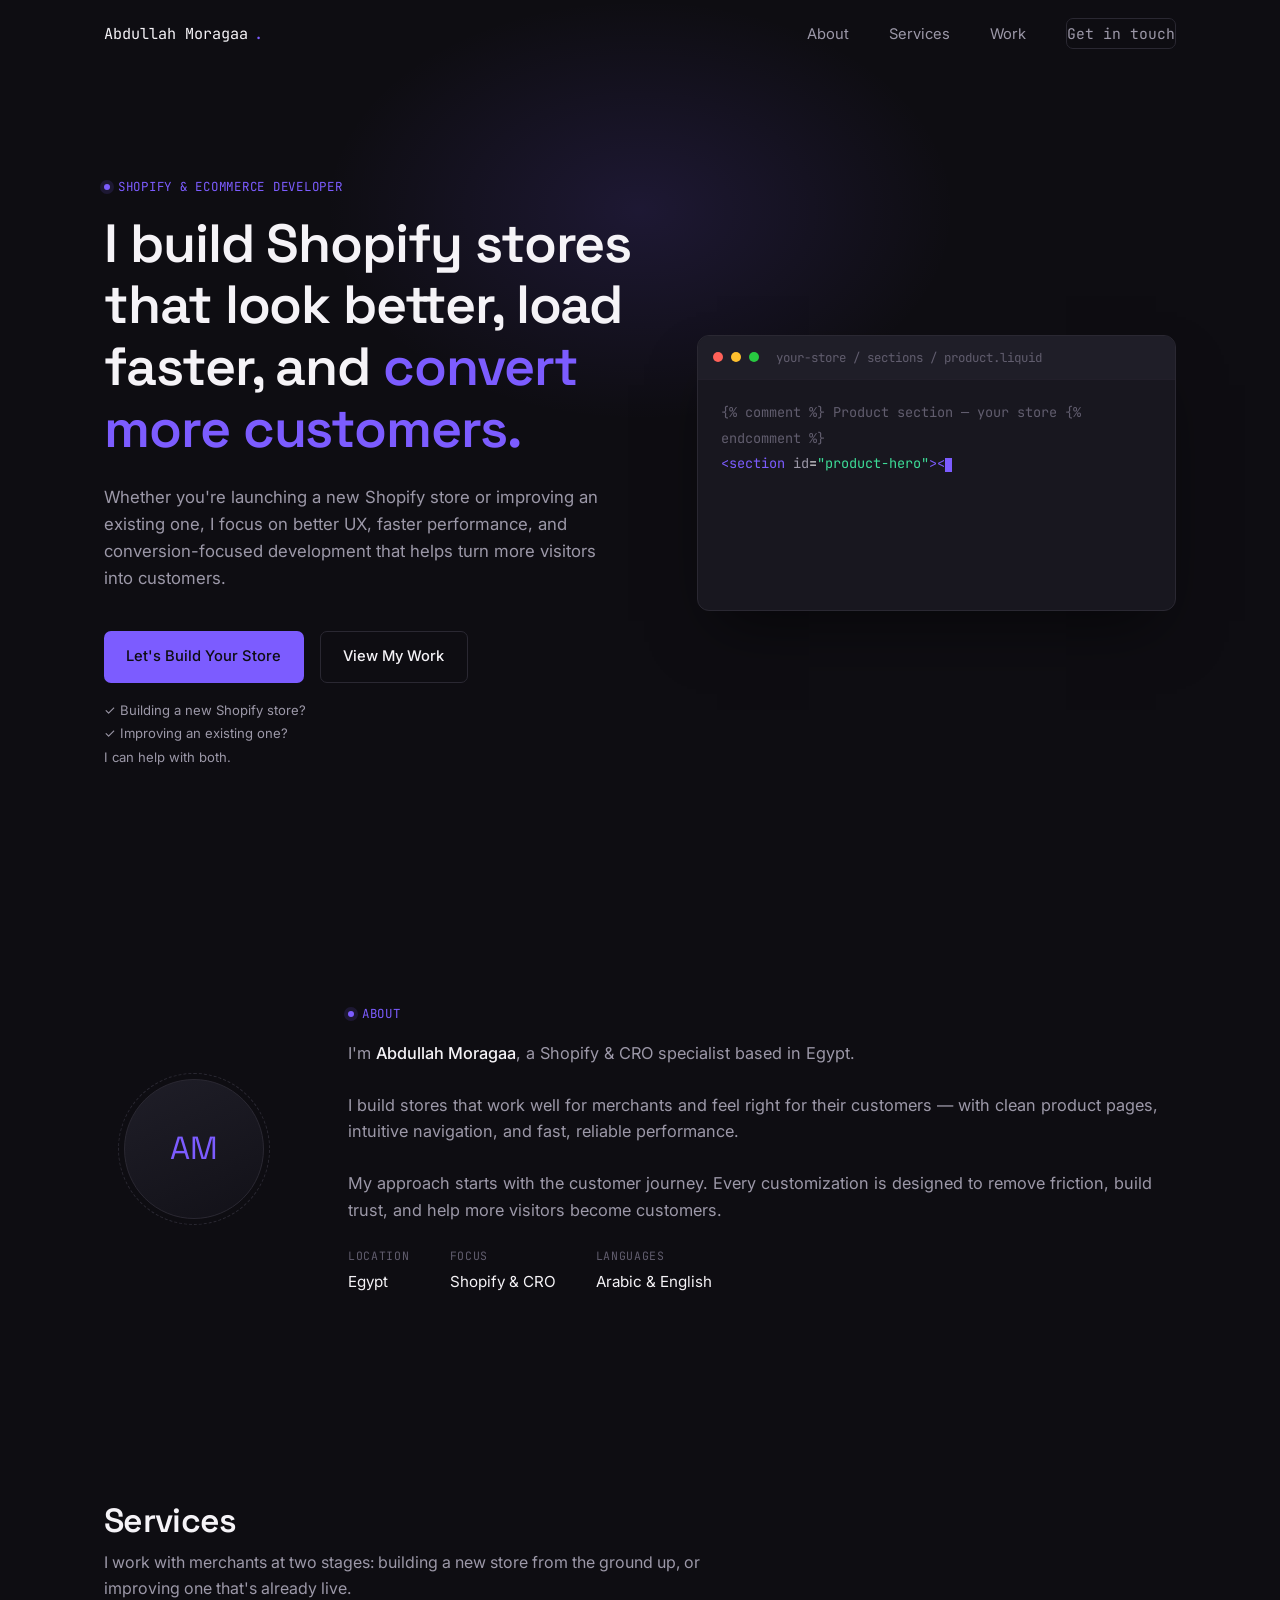
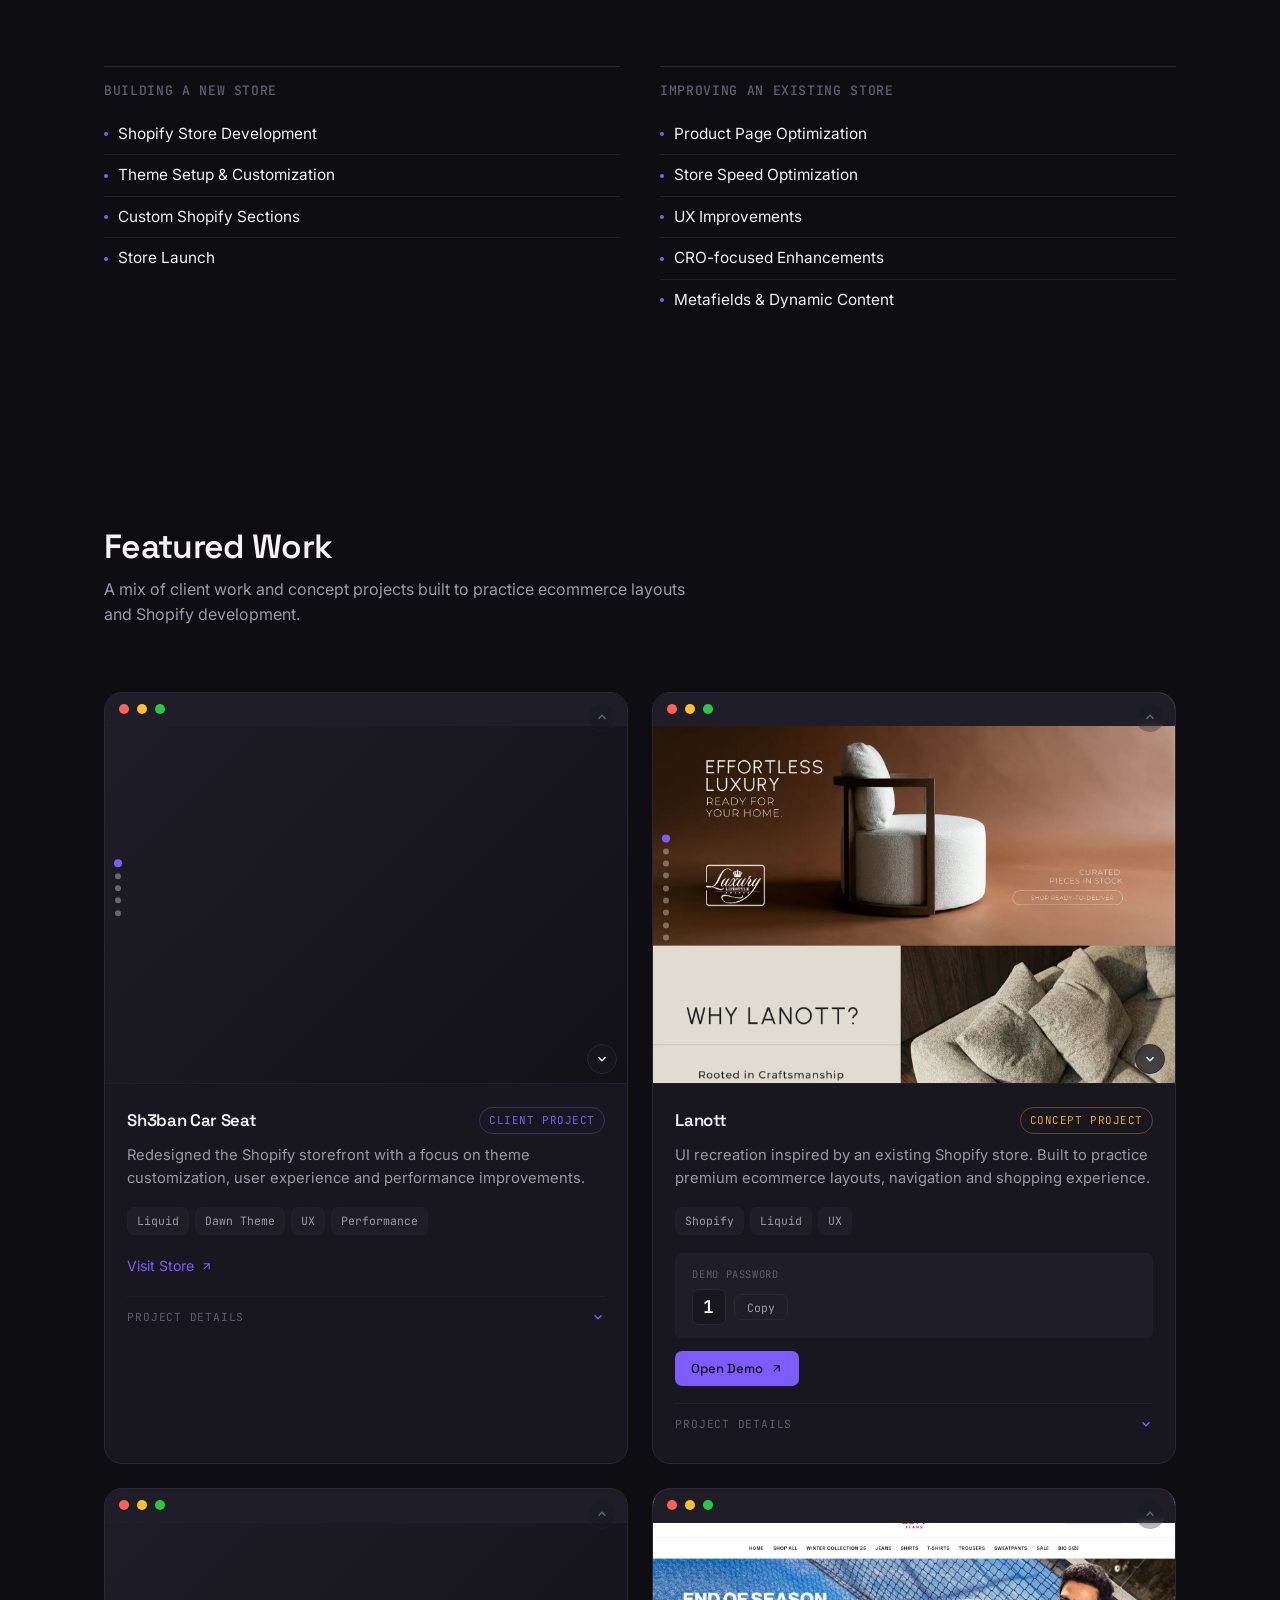
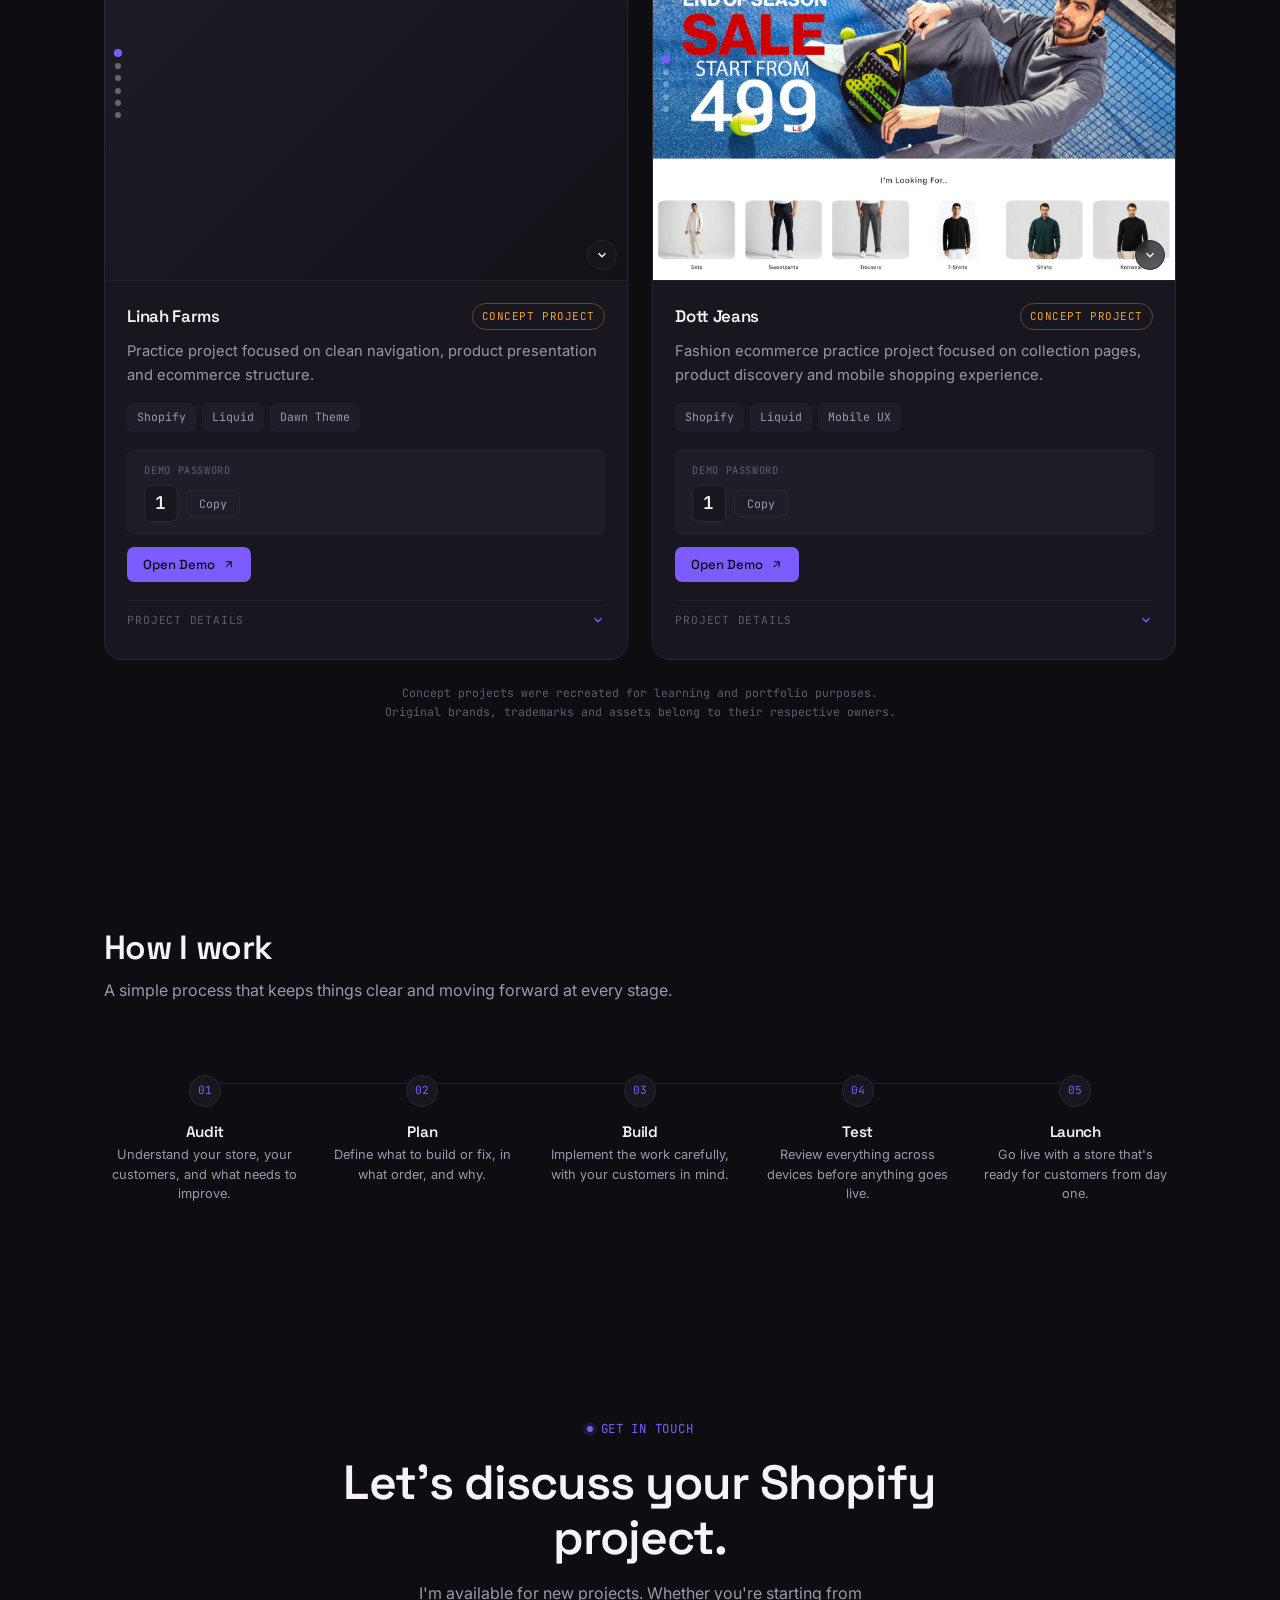
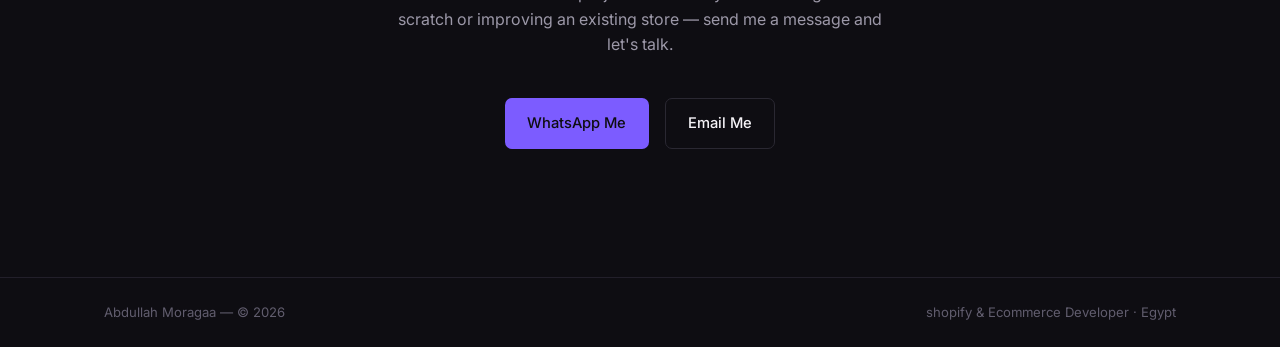
==== index.html @ 17e7f0a6 "Add files via upload" ====
<!doctype html>
<html lang="en">
  <head>
    <meta charset="UTF-8" />
    <meta name="viewport" content="width=device-width, initial-scale=1.0" />
    <title>Abdullah Moragaa — shopify &amp; Ecommerce Developer</title>
    <meta
      name="description"
      content="shopify &amp; Ecommerce Developer helping merchants build better stores — improved shopping experience, faster performance, and more conversions. Based in Egypt."
    />
    <meta
      property="og:title"
      content="Abdullah Moragaa — shopify &amp; Ecommerce Developer"
    />
    <meta
      property="og:description"
      content="I build Shopify stores that look better, load faster, and convert more customers."
    />
    <meta property="og:type" content="website" />
    <link rel="preconnect" href="https://fonts.googleapis.com" />
    <link rel="preconnect" href="https://fonts.gstatic.com" crossorigin />
    <link
      href="https://fonts.googleapis.com/css2?family=Space+Grotesk:wght@500;600;700&family=Inter:wght@400;500;600&family=JetBrains+Mono:wght@400;500&display=swap"
      rel="stylesheet"
    />
    <link rel="stylesheet" href="style.css" />
  </head>
  <body>
    <div
      class="toast"
      id="toast"
      role="status"
      aria-live="polite"
      aria-atomic="true"
    ></div>

    <div
      class="lightbox"
      id="lightbox"
      aria-hidden="true"
      role="dialog"
      aria-modal="true"
      aria-label="Project screenshot viewer"
    >
      <div class="lightbox__stage" id="lightboxStage"></div>
      <button
        class="lightbox__close"
        type="button"
        id="lightboxClose"
        aria-label="Close screenshot viewer"
      >
        &times;
      </button>
    </div>

    <nav class="nav" id="nav" aria-label="Main navigation">
      <div class="nav__inner">
        <a href="#home" class="nav__mark">Abdullah Moragaa<span>.</span></a>
        <ul class="nav__links" id="navLinks" role="list">
          <li><a href="#about">About</a></li>
          <li><a href="#services">Services</a></li>
          <li><a href="#work">Work</a></li>
          <li><a href="#contact" class="nav__cta">Get in touch</a></li>
        </ul>
        <button
          class="nav__burger"
          id="burger"
          aria-label="Open navigation menu"
          aria-expanded="false"
        >
          <span></span><span></span><span></span>
        </button>
      </div>
    </nav>

    <main id="main-content">
      <!-- ══════════════════════════════════════ HERO ══════════════════════════════════════ -->
      <section class="hero" id="home" aria-labelledby="hero-heading">
        <div class="wrap hero__grid">
          <div>
            <div class="eyebrow">shopify &amp; Ecommerce Developer</div>
            <h1 class="hero__title" id="hero-heading">
              I build Shopify stores that look better, load faster, and
              <em>convert more customers.</em>
            </h1>
            <p class="hero__sub">
              Whether you're launching a new Shopify store or improving an
              existing one, I focus on better UX, faster performance, and
              conversion-focused development that helps turn more visitors into
              customers.
            </p>
            <div class="hero__actions">
              <a href="#contact" class="btn btn--primary"
                >Let's Build Your Store</a
              >
              <a href="#work" class="btn btn--ghost">View My Work</a>
            </div>
            <p
              class="hero__confirm"
              aria-label="I work with both new and existing stores"
            >
              <span>✓ Building a new Shopify store?</span>
              <span>✓ Improving an existing one?</span>
              I can help with both.
            </p>
          </div>
          <div class="window" id="terminal" aria-hidden="true">
            <div class="window__bar">
              <span class="window__dot"></span><span class="window__dot"></span
              ><span class="window__dot"></span>
              <span class="window__path"
                >your-store / sections / product.liquid</span
              >
            </div>
            <div class="window__body" id="terminalBody"></div>
          </div>
        </div>
      </section>

      <!-- ══════════════════════════════════════ ABOUT ══════════════════════════════════════ -->
      <section class="section about" id="about" aria-labelledby="about-heading">
        <div class="wrap about__grid">
          <div class="reveal">
            <div class="avatar-ring">
              <div class="avatar" aria-hidden="true">AM</div>
            </div>
          </div>
          <div class="reveal">
            <div class="eyebrow">About</div>
            <h2 id="about-heading" class="sr-only">About Abdullah Moragaa</h2>
            <p class="about__bio">
              I'm <strong>Abdullah Moragaa</strong>, a Shopify &amp; CRO
              specialist based in Egypt.<br /><br />I build stores that work
              well for merchants and feel right for their customers — with clean
              product pages, intuitive navigation, and fast, reliable
              performance.<br /><br />My approach starts with the customer
              journey. Every customization is designed to remove friction, build
              trust, and help more visitors become customers.
            </p>
            <dl class="facts">
              <div class="fact">
                <dt>Location</dt>
                <dd>Egypt</dd>
              </div>
              <div class="fact">
                <dt>Focus</dt>
                <dd>Shopify &amp; CRO</dd>
              </div>
              <div class="fact">
                <dt>Languages</dt>
                <dd>Arabic &amp; English</dd>
              </div>
            </dl>
          </div>
        </div>
      </section>

      <!-- ══════════════════════════════════════ SERVICES ══════════════════════════════════════ -->
      <section class="section" id="services" aria-labelledby="services-heading">
        <div class="wrap">
          <div class="head reveal">
            <h2 id="services-heading">Services</h2>
            <p>
              I work with merchants at two stages: building a new store from the
              ground up, or improving one that's already live.
            </p>
          </div>
          <div class="services__two">
            <div class="service-group reveal">
              <h3 class="service-group__label">Building a New Store</h3>
              <ul class="service-group__list">
                <li>Shopify Store Development</li>
                <li>Theme Setup &amp; Customization</li>
                <li>Custom Shopify Sections</li>
                <li>Store Launch</li>
              </ul>
            </div>
            <div class="service-group reveal">
              <h3 class="service-group__label">Improving an Existing Store</h3>
              <ul class="service-group__list">
                <li>Product Page Optimization</li>
                <li>Store Speed Optimization</li>
                <li>UX Improvements</li>
                <li>CRO-focused Enhancements</li>
                <li>Metafields &amp; Dynamic Content</li>
              </ul>
            </div>
          </div>
        </div>
      </section>

      <!-- ══════════════════════════════════════ FEATURED WORK ══════════════════════════════════════ -->
      <section class="section work" id="work" aria-labelledby="work-heading">
        <div class="wrap">
          <div class="head reveal">
            <h2 id="work-heading">Featured Work</h2>
            <p>
              A mix of client work and concept projects built to practice
              ecommerce layouts and Shopify development.
            </p>
          </div>
          <div class="work__grid">
            <!-- ── Sh3ban Car Seat ── -->
            <article
              class="card reveal"
              aria-label="Sh3ban Car Seat — Client Project"
            >
              <div class="card__frame">
                <div class="window__bar" aria-hidden="true">
                  <span class="window__dot"></span
                  ><span class="window__dot"></span
                  ><span class="window__dot"></span>
                </div>
                <div
                  class="gallery"
                  data-gallery
                  data-images="images/sh3ban/sh3ban1.webp,images/sh3ban/sh3ban2.webp,images/sh3ban/sh3ban3.webp,images/sh3ban/sh3ban4.webp,images/sh3ban/sh3ban5.webp"
                  data-alt="Sh3ban Car Seat storefront"
                  tabindex="0"
                  role="group"
                  aria-label="Sh3ban Car Seat screenshots — scroll, swipe or use arrow keys to browse, click to view fullscreen"
                ></div>
              </div>
              <div class="card__body">
                <div class="card__top">
                  <h3 class="card__title">Sh3ban Car Seat</h3>
                  <span class="status status--client">Client Project</span>
                </div>
                <p class="card__desc">
                  Redesigned the Shopify storefront with a focus on theme
                  customization, user experience and performance improvements.
                </p>
                <div class="tags">
                  <span class="tag">Liquid</span>
                  <span class="tag">Dawn Theme</span>
                  <span class="tag">UX</span>
                  <span class="tag">Performance</span>
                </div>
                <a
                  href="https://sh3ban-carseat.com"
                  target="_blank"
                  rel="noopener"
                  class="card__link"
                >
                  Visit Store
                  <svg
                    width="13"
                    height="13"
                    viewBox="0 0 24 24"
                    fill="none"
                    stroke="currentColor"
                    stroke-width="2"
                    aria-hidden="true"
                  >
                    <path d="M7 17 17 7M7 7h10v10" />
                  </svg>
                </a>
                <!-- Project Details -->
                <div class="project-details">
                  <button
                    class="pd-toggle"
                    type="button"
                    aria-expanded="false"
                    aria-controls="pd-sh3ban"
                  >
                    Project Details
                    <svg
                      class="pd-chevron"
                      width="14"
                      height="14"
                      viewBox="0 0 24 24"
                      fill="none"
                      stroke="currentColor"
                      stroke-width="2.5"
                      aria-hidden="true"
                    >
                      <path d="M6 9l6 6 6-6" />
                    </svg>
                  </button>
                  <div class="pd-content" id="pd-sh3ban" aria-hidden="true">
                    <div class="pd-body">
                      <div class="pd-row">
                        <h4>Project Goal</h4>
                        <p>
                          Improve the storefront UX and trust signals to help
                          more visitors complete a purchase.
                        </p>
                      </div>
                      <div class="pd-row">
                        <h4>My Role</h4>
                        <p>
                          Theme customization and UX improvements on a live
                          client store.
                        </p>
                      </div>
                      <div class="pd-row">
                        <h4>What I Worked On</h4>
                        <ul>
                          <li>
                            Customized the Dawn theme layout and visual
                            hierarchy
                          </li>
                          <li>
                            Built a sticky Add-to-Cart bar for better mobile
                            conversion
                          </li>
                          <li>
                            Added trust signals and restructured the product
                            page
                          </li>
                          <li>Rebuilt mobile layout and navigation flow</li>
                          <li>
                            Integrated a WhatsApp contact path for local
                            customers
                          </li>
                        </ul>
                      </div>
                      <div class="pd-row">
                        <h4>Tools &amp; Technologies</h4>
                        <div class="pd-tags">
                          <span class="tag">Shopify</span>
                          <span class="tag">Liquid</span>
                          <span class="tag">Dawn Theme</span>
                          <span class="tag">HTML / CSS</span>
                          <span class="tag">JavaScript</span>
                        </div>
                      </div>
                    </div>
                  </div>
                </div>
              </div>
            </article>

            <!-- ── Lanott ── -->
            <article class="card reveal" aria-label="Lanott — Concept Project">
              <div class="card__frame">
                <div class="window__bar" aria-hidden="true">
                  <span class="window__dot"></span
                  ><span class="window__dot"></span
                  ><span class="window__dot"></span>
                </div>
                <div
                  class="gallery"
                  data-gallery
                  data-images="images/lanott/lanott1.webp,images/lanott/lanott2.webp,images/lanott/lanott3.webp,images/lanott/lanott4.webp,images/lanott/lanott5.webp,images/lanott/lanott6.webp,images/lanott/lanott7.webp,images/lanott/lanott8.webp,images/lanott/lanott9.webp"
                  data-alt="Lanott concept store preview"
                  tabindex="0"
                  role="group"
                  aria-label="Lanott screenshots — scroll, swipe or use arrow keys to browse, click to view fullscreen"
                ></div>
              </div>
              <div class="card__body">
                <div class="card__top">
                  <h3 class="card__title">Lanott</h3>
                  <span class="status status--concept">Concept Project</span>
                </div>
                <p class="card__desc">
                  UI recreation inspired by an existing Shopify store. Built to
                  practice premium ecommerce layouts, navigation and shopping
                  experience.
                </p>
                <div class="tags">
                  <span class="tag">Shopify</span>
                  <span class="tag">Liquid</span>
                  <span class="tag">UX</span>
                </div>
                <div
                  class="demo-access"
                  role="group"
                  aria-label="Demo access for Lanott"
                >
                  <p class="demo-access__label">Demo Password</p>
                  <div class="demo-access__row">
                    <code
                      class="demo-pass"
                      role="button"
                      tabindex="0"
                      title="Click to copy"
                      aria-label="Demo password: 1 — click to copy"
                      >1</code
                    >
                    <button
                      class="btn--copy"
                      type="button"
                      data-password="1"
                      aria-label="Copy demo password"
                    >
                      Copy
                    </button>
                  </div>
                </div>
                <div class="demo-actions">
                  <button
                    class="btn--demo-open"
                    type="button"
                    data-url="https://lanott-re.myshopify.com/"
                    data-password="1"
                    aria-label="Copy password and open Lanott demo"
                  >
                    Open Demo
                    <svg
                      width="13"
                      height="13"
                      viewBox="0 0 24 24"
                      fill="none"
                      stroke="currentColor"
                      stroke-width="2"
                      aria-hidden="true"
                    >
                      <path d="M7 17 17 7M7 7h10v10" />
                    </svg>
                  </button>
                </div>
                <!-- Project Details -->
                <div class="project-details">
                  <button
                    class="pd-toggle"
                    type="button"
                    aria-expanded="false"
                    aria-controls="pd-lanott"
                  >
                    Project Details
                    <svg
                      class="pd-chevron"
                      width="14"
                      height="14"
                      viewBox="0 0 24 24"
                      fill="none"
                      stroke="currentColor"
                      stroke-width="2.5"
                      aria-hidden="true"
                    >
                      <path d="M6 9l6 6 6-6" />
                    </svg>
                  </button>
                  <div class="pd-content" id="pd-lanott" aria-hidden="true">
                    <div class="pd-body">
                      <div class="pd-row">
                        <h4>Project Goal</h4>
                        <p>
                          Recreate a premium ecommerce layout to practice
                          high-end Shopify store design and navigation patterns.
                        </p>
                      </div>
                      <div class="pd-row">
                        <h4>My Role</h4>
                        <p>
                          Full concept store build — design and development.
                        </p>
                      </div>
                      <div class="pd-row">
                        <h4>What I Worked On</h4>
                        <ul>
                          <li>Homepage layout and hero section design</li>
                          <li>Navigation structure and mobile menu</li>
                          <li>Product page hierarchy and visual layout</li>
                          <li>Collection page and product grid</li>
                          <li>Responsive design across all breakpoints</li>
                        </ul>
                      </div>
                      <div class="pd-row">
                        <h4>Tools &amp; Technologies</h4>
                        <div class="pd-tags">
                          <span class="tag">Shopify</span>
                          <span class="tag">Liquid</span>
                          <span class="tag">HTML / CSS</span>
                        </div>
                      </div>
                    </div>
                  </div>
                </div>
              </div>
            </article>

            <!-- ── Linah Farms ── -->
            <article
              class="card reveal"
              aria-label="Linah Farms — Concept Project"
            >
              <div class="card__frame">
                <div class="window__bar" aria-hidden="true">
                  <span class="window__dot"></span
                  ><span class="window__dot"></span
                  ><span class="window__dot"></span>
                </div>
                <div
                  class="gallery"
                  data-gallery
                  data-images="images/linah-farms/linahfarms1.webp,images/linah-farms/linahfarms2.webp,images/linah-farms/linahfarms3.webp,images/linah-farms/linahfarms4.webp,images/linah-farms/linahfarms5.webp,images/linah-farms/linahfarms6.webp"
                  data-alt="Linah Farms concept store preview"
                  tabindex="0"
                  role="group"
                  aria-label="Linah Farms screenshots — scroll, swipe or use arrow keys to browse, click to view fullscreen"
                ></div>
              </div>
              <div class="card__body">
                <div class="card__top">
                  <h3 class="card__title">Linah Farms</h3>
                  <span class="status status--concept">Concept Project</span>
                </div>
                <p class="card__desc">
                  Practice project focused on clean navigation, product
                  presentation and ecommerce structure.
                </p>
                <div class="tags">
                  <span class="tag">Shopify</span>
                  <span class="tag">Liquid</span>
                  <span class="tag">Dawn Theme</span>
                </div>
                <div
                  class="demo-access"
                  role="group"
                  aria-label="Demo access for Linah Farms"
                >
                  <p class="demo-access__label">Demo Password</p>
                  <div class="demo-access__row">
                    <code
                      class="demo-pass"
                      role="button"
                      tabindex="0"
                      title="Click to copy"
                      aria-label="Demo password: 1 — click to copy"
                      >1</code
                    >
                    <button
                      class="btn--copy"
                      type="button"
                      data-password="1"
                      aria-label="Copy demo password"
                    >
                      Copy
                    </button>
                  </div>
                </div>
                <div class="demo-actions">
                  <button
                    class="btn--demo-open"
                    type="button"
                    data-url="https://linahfarmsre.myshopify.com/"
                    data-password="1"
                    aria-label="Copy password and open Linah Farms demo"
                  >
                    Open Demo
                    <svg
                      width="13"
                      height="13"
                      viewBox="0 0 24 24"
                      fill="none"
                      stroke="currentColor"
                      stroke-width="2"
                      aria-hidden="true"
                    >
                      <path d="M7 17 17 7M7 7h10v10" />
                    </svg>
                  </button>
                </div>
                <!-- Project Details -->
                <div class="project-details">
                  <button
                    class="pd-toggle"
                    type="button"
                    aria-expanded="false"
                    aria-controls="pd-linah"
                  >
                    Project Details
                    <svg
                      class="pd-chevron"
                      width="14"
                      height="14"
                      viewBox="0 0 24 24"
                      fill="none"
                      stroke="currentColor"
                      stroke-width="2.5"
                      aria-hidden="true"
                    >
                      <path d="M6 9l6 6 6-6" />
                    </svg>
                  </button>
                  <div class="pd-content" id="pd-linah" aria-hidden="true">
                    <div class="pd-body">
                      <div class="pd-row">
                        <h4>Project Goal</h4>
                        <p>
                          Practice building a clean ecommerce structure and
                          product presentation for a fresh produce brand.
                        </p>
                      </div>
                      <div class="pd-row">
                        <h4>My Role</h4>
                        <p>
                          Full concept store build — design and development.
                        </p>
                      </div>
                      <div class="pd-row">
                        <h4>What I Worked On</h4>
                        <ul>
                          <li>Store setup and theme configuration</li>
                          <li>Product page design and information layout</li>
                          <li>Collection organization and navigation</li>
                          <li>Clean, minimal layout suited to the brand</li>
                          <li>Mobile-first design throughout</li>
                        </ul>
                      </div>
                      <div class="pd-row">
                        <h4>Tools &amp; Technologies</h4>
                        <div class="pd-tags">
                          <span class="tag">Shopify</span>
                          <span class="tag">Liquid</span>
                          <span class="tag">Dawn Theme</span>
                          <span class="tag">HTML / CSS</span>
                        </div>
                      </div>
                    </div>
                  </div>
                </div>
              </div>
            </article>

            <!-- ── Dott Jeans ── -->
            <article
              class="card reveal"
              aria-label="Dott Jeans — Concept Project"
            >
              <div class="card__frame">
                <div class="window__bar" aria-hidden="true">
                  <span class="window__dot"></span
                  ><span class="window__dot"></span
                  ><span class="window__dot"></span>
                </div>
                <div
                  class="gallery"
                  data-gallery
                  data-images="images/dott-jeans/dott-jeans1.webp,images/dott-jeans/dott-jeans2.webp,images/dott-jeans/dott-jeans3.webp,images/dott-jeans/dott-jeans4.webp,images/dott-jeans/dott-jeans5.webp"
                  data-alt="Dott Jeans concept store preview"
                  tabindex="0"
                  role="group"
                  aria-label="Dott Jeans screenshots — scroll, swipe or use arrow keys to browse, click to view fullscreen"
                ></div>
              </div>
              <div class="card__body">
                <div class="card__top">
                  <h3 class="card__title">Dott Jeans</h3>
                  <span class="status status--concept">Concept Project</span>
                </div>
                <p class="card__desc">
                  Fashion ecommerce practice project focused on collection
                  pages, product discovery and mobile shopping experience.
                </p>
                <div class="tags">
                  <span class="tag">Shopify</span>
                  <span class="tag">Liquid</span>
                  <span class="tag">Mobile UX</span>
                </div>
                <div
                  class="demo-access"
                  role="group"
                  aria-label="Demo access for Dott Jeans"
                >
                  <p class="demo-access__label">Demo Password</p>
                  <div class="demo-access__row">
                    <code
                      class="demo-pass"
                      role="button"
                      tabindex="0"
                      title="Click to copy"
                      aria-label="Demo password: 1 — click to copy"
                      >1</code
                    >
                    <button
                      class="btn--copy"
                      type="button"
                      data-password="1"
                      aria-label="Copy demo password"
                    >
                      Copy
                    </button>
                  </div>
                </div>
                <div class="demo-actions">
                  <button
                    class="btn--demo-open"
                    type="button"
                    data-url="https://dott-jeans-re.myshopify.com/"
                    data-password="1"
                    aria-label="Copy password and open Dott Jeans demo"
                  >
                    Open Demo
                    <svg
                      width="13"
                      height="13"
                      viewBox="0 0 24 24"
                      fill="none"
                      stroke="currentColor"
                      stroke-width="2"
                      aria-hidden="true"
                    >
                      <path d="M7 17 17 7M7 7h10v10" />
                    </svg>
                  </button>
                </div>
                <!-- Project Details -->
                <div class="project-details">
                  <button
                    class="pd-toggle"
                    type="button"
                    aria-expanded="false"
                    aria-controls="pd-dott"
                  >
                    Project Details
                    <svg
                      class="pd-chevron"
                      width="14"
                      height="14"
                      viewBox="0 0 24 24"
                      fill="none"
                      stroke="currentColor"
                      stroke-width="2.5"
                      aria-hidden="true"
                    >
                      <path d="M6 9l6 6 6-6" />
                    </svg>
                  </button>
                  <div class="pd-content" id="pd-dott" aria-hidden="true">
                    <div class="pd-body">
                      <div class="pd-row">
                        <h4>Project Goal</h4>
                        <p>
                          Practice fashion ecommerce UI focused on product
                          discovery and mobile shopping.
                        </p>
                      </div>
                      <div class="pd-row">
                        <h4>My Role</h4>
                        <p>
                          Full concept store build — design and development.
                        </p>
                      </div>
                      <div class="pd-row">
                        <h4>What I Worked On</h4>
                        <ul>
                          <li>
                            Collection page design and product grid layout
                          </li>
                          <li>Product page with size and variant display</li>
                          <li>Mobile navigation and shopping experience</li>
                          <li>
                            Visual hierarchy for a fashion brand aesthetic
                          </li>
                          <li>Category browsing and product discovery flow</li>
                        </ul>
                      </div>
                      <div class="pd-row">
                        <h4>Tools &amp; Technologies</h4>
                        <div class="pd-tags">
                          <span class="tag">Shopify</span>
                          <span class="tag">Liquid</span>
                          <span class="tag">HTML / CSS</span>
                        </div>
                      </div>
                    </div>
                  </div>
                </div>
              </div>
            </article>
          </div>

          <p class="work-disclaimer">
            Concept projects were recreated for learning and portfolio
            purposes.<br />
            Original brands, trademarks and assets belong to their respective
            owners.
          </p>
        </div>
      </section>

      <!-- ══════════════════════════════════════ PROCESS ══════════════════════════════════════ -->
      <section class="section" id="process" aria-labelledby="process-heading">
        <div class="wrap">
          <div class="head reveal">
            <h2 id="process-heading">How I work</h2>
            <p>
              A simple process that keeps things clear and moving forward at
              every stage.
            </p>
          </div>
          <div class="process__row reveal">
            <div class="process__step">
              <div class="process__num" aria-hidden="true">01</div>
              <h3 class="process__label">Audit</h3>
              <p class="process__desc">
                Understand your store, your customers, and what needs to
                improve.
              </p>
            </div>
            <div class="process__step">
              <div class="process__num" aria-hidden="true">02</div>
              <h3 class="process__label">Plan</h3>
              <p class="process__desc">
                Define what to build or fix, in what order, and why.
              </p>
            </div>
            <div class="process__step">
              <div class="process__num" aria-hidden="true">03</div>
              <h3 class="process__label">Build</h3>
              <p class="process__desc">
                Implement the work carefully, with your customers in mind.
              </p>
            </div>
            <div class="process__step">
              <div class="process__num" aria-hidden="true">04</div>
              <h3 class="process__label">Test</h3>
              <p class="process__desc">
                Review everything across devices before anything goes live.
              </p>
            </div>
            <div class="process__step">
              <div class="process__num" aria-hidden="true">05</div>
              <h3 class="process__label">Launch</h3>
              <p class="process__desc">
                Go live with a store that's ready for customers from day one.
              </p>
            </div>
          </div>
        </div>
      </section>

      <!-- ══════════════════════════════════════ CONTACT ══════════════════════════════════════ -->
      <section
        class="section contact"
        id="contact"
        aria-labelledby="contact-heading"
      >
        <div class="wrap">
          <div class="eyebrow" style="justify-content: center">
            Get in touch
          </div>
          <h2 class="reveal" id="contact-heading">
            Let's discuss your Shopify project.
          </h2>
          <p class="reveal">
            I'm available for new projects. Whether you're starting from scratch
            or improving an existing store — send me a message and let's talk.
          </p>
          <div class="contact__actions reveal">
            <a
              href="https://wa.me/201011080298"
              target="_blank"
              rel="noopener"
              class="btn btn--primary"
              >WhatsApp Me</a
            >
            <a href="mailto:abdalla04m@gmail.com" class="btn btn--ghost"
              >Email Me</a
            >
          </div>
        </div>
      </section>
    </main>

    <footer class="footer" role="contentinfo">
      <div class="footer__inner">
        <p>Abdullah Moragaa — © 2026</p>
        <p>shopify &amp; Ecommerce Developer · Egypt</p>
      </div>
    </footer>

    <script src="script.js"></script>
  </body>
</html>
---- style.css ----
/* ============ TOKENS ============ */
:root {
  --bg: #0e0d12;
  --bg-soft: #121118;
  --surface: #18171f;
  --surface-2: #1f1e28;
  --border: #2a2832;
  --border-soft: #221f2a;
  --text: #f5f3f7;
  --text-muted: #9c98a8;
  --text-faint: #615d6e;
  --accent: #7c5cff;
  --accent-2: #5b3df6;
  --accent-soft: rgba(124, 92, 255, 0.14);
  --accent-soft-2: rgba(124, 92, 255, 0.06);
  --live: #3ddc97;

  --font-display: "Space Grotesk", sans-serif;
  --font-body: "Inter", sans-serif;
  --font-mono: "JetBrains Mono", monospace;

  --container: 1120px;
  --radius-lg: 18px;
  --radius-md: 12px;
  --radius-sm: 7px;

  --space-1: 0.5rem;
  --space-2: 1rem;
  --space-3: 1.5rem;
  --space-4: 2.5rem;
  --space-5: 4rem;
  --space-6: 6.5rem;
}

/* ============ RESET ============ */
*,
*::before,
*::after {
  box-sizing: border-box;
  margin: 0;
  padding: 0;
}
html {
  scroll-behavior: smooth;
  overflow-x: hidden; /* prevents iOS Safari BFC width bug when body has fixed+transform children */
}
body {
  background: var(--bg);
  color: var(--text);
  font-family: var(--font-body);
  font-size: 16px;
  line-height: 1.6;
  -webkit-font-smoothing: antialiased;
  /* overflow-x intentionally removed from body — set on html instead */
}
img {
  max-width: 100%;
  display: block;
}
a {
  color: inherit;
  text-decoration: none;
}
ul {
  list-style: none;
}
button {
  font-family: inherit;
  cursor: pointer;
  background: none;
  border: none;
  color: inherit;
}
h1,
h2,
h3 {
  font-family: var(--font-display);
  font-weight: 600;
  line-height: 1.15;
  letter-spacing: -0.02em;
}
:focus-visible {
  outline: 2px solid var(--accent);
  outline-offset: 3px;
  border-radius: 4px;
}

@media (prefers-reduced-motion: reduce) {
  * {
    animation-duration: 0.001ms !important;
    animation-iteration-count: 1 !important;
    transition-duration: 0.001ms !important;
    scroll-behavior: auto !important;
  }
}

/* ============ UTILITIES ============ */
.sr-only {
  position: absolute;
  width: 1px;
  height: 1px;
  padding: 0;
  margin: -1px;
  overflow: hidden;
  clip: rect(0, 0, 0, 0);
  white-space: nowrap;
  border-width: 0;
}
.wrap {
  max-width: var(--container);
  margin: 0 auto;
  padding: 0 var(--space-3);
}
.section {
  padding: var(--space-6) 0;
}
.eyebrow {
  font-family: var(--font-mono);
  font-size: 0.78rem;
  letter-spacing: 0.06em;
  color: var(--accent);
  text-transform: uppercase;
  display: flex;
  align-items: center;
  gap: 0.5rem;
  margin-bottom: var(--space-2);
}
.eyebrow::before {
  content: "";
  width: 6px;
  height: 6px;
  border-radius: 50%;
  background: var(--accent);
  box-shadow: 0 0 0 4px var(--accent-soft);
}

/* ============ REVEAL ============ */
.reveal {
  opacity: 0;
  transform: translateY(22px);
  transition:
    opacity 0.7s ease,
    transform 0.7s ease;
}
.reveal.in {
  opacity: 1;
  transform: translateY(0);
}

/* ============ NAV ============ */
.nav {
  position: fixed;
  width: 100%;
  max-width: 100vw;
  overflow-x: clip;
  top: 0;
  left: 0;
  right: 0;
  z-index: 100;
  border-bottom: 1px solid transparent;
  transition:
    background 0.3s ease,
    border-color 0.3s ease;
}
.nav.scrolled {
  background: rgba(14, 13, 18, 0.82);
  backdrop-filter: blur(10px);
  border-bottom: 1px solid var(--border-soft);
}
.nav__inner {
  width: 100%;
  max-width: var(--container);
  margin: 0 auto;
  padding: 0 var(--space-3);
  height: 68px;
  display: flex;
  align-items: center;
  justify-content: space-between;
}
.nav__mark {
  font-family: var(--font-mono);
  font-size: 0.95rem;
  color: var(--text);
  display: flex;
  align-items: center;
  gap: 0.4rem;
}
.nav__mark span {
  color: var(--accent);
}
.nav__links {
  display: flex;
  gap: var(--space-4);
  align-items: center;
}
.nav__links a {
  font-size: 0.92rem;
  color: var(--text-muted);
  padding: 0.3rem 0;
  transition: color 0.2s ease;
}
.nav__links a:hover {
  color: var(--text);
}
.nav__cta {
  border: 1px solid var(--border);
  border-radius: var(--radius-sm);
  padding: 0.5rem 1rem;
  font-size: 0.85rem;
  font-family: var(--font-mono);
  transition:
    border-color 0.2s ease,
    background 0.2s ease;
}
.nav__cta:hover {
  border-color: var(--accent);
  background: var(--accent-soft-2);
}
.nav__burger {
  display: none;
  flex-direction: column;
  gap: 5px;
  width: 26px;
}
.nav__burger span {
  height: 2px;
  background: var(--text);
  border-radius: 2px;
  transition:
    transform 0.25s ease,
    opacity 0.25s ease;
}

/* ============ HERO ============ */
.hero {
  min-height: 100vh;
  display: flex;
  align-items: center;
  padding-top: 110px;
  padding-bottom: var(--space-5);
  position: relative;
}
.hero::before {
  content: "";
  position: absolute;
  top: -10%;
  left: 50%;
  transform: translateX(-50%);
  width: 900px;
  height: 600px;
  background: radial-gradient(
    closest-side,
    var(--accent-soft),
    transparent 70%
  );
  pointer-events: none;
  z-index: 0;
}
.hero__grid {
  display: grid;
  grid-template-columns: 1.05fr 0.95fr;
  gap: var(--space-5);
  align-items: center;
  position: relative;
  z-index: 1;
}
.hero__title {
  font-size: clamp(2.1rem, 4.2vw, 3.4rem);
  margin-bottom: var(--space-3);
}
.hero__title em {
  font-style: normal;
  color: var(--accent);
}
.hero__sub {
  color: var(--text-muted);
  font-size: 1.05rem;
  max-width: 46ch;
  margin-bottom: var(--space-4);
}
.hero__actions {
  display: flex;
  gap: var(--space-2);
  flex-wrap: wrap;
}
.hero__confirm {
  margin-top: var(--space-2);
  font-size: 0.82rem;
  color: var(--text-muted);
  line-height: 1.8;
}
.hero__confirm span {
  display: block;
}

/* ============ BUTTONS ============ */
.btn {
  display: inline-flex;
  align-items: center;
  gap: 0.5rem;
  padding: 0.8rem 1.4rem;
  border-radius: var(--radius-sm);
  font-size: 0.92rem;
  font-weight: 500;
  transition:
    transform 0.2s ease,
    background 0.2s ease,
    border-color 0.2s ease;
}
.btn--primary {
  background: var(--accent);
  color: #0e0d12;
}
.btn--primary:hover {
  transform: translateY(-2px);
  background: #8e70ff;
}
.btn--ghost {
  border: 1px solid var(--border);
  color: var(--text);
}
.btn--ghost:hover {
  border-color: var(--accent);
  transform: translateY(-2px);
}

/* ============ TERMINAL ============ */
.window {
  background: var(--surface);
  border: 1px solid var(--border);
  border-radius: var(--radius-md);
  overflow: hidden;
  box-shadow: 0 30px 60px -20px rgba(0, 0, 0, 0.55);
}
.window__bar {
  display: flex;
  align-items: center;
  gap: 0.5rem;
  padding: 0.7rem 0.9rem;
  border-bottom: 1px solid var(--border-soft);
  background: var(--surface-2);
}
.window__dot {
  width: 10px;
  height: 10px;
  border-radius: 50%;
  background: var(--border);
}
.window__dot:nth-child(1) {
  background: #ff6159;
}
.window__dot:nth-child(2) {
  background: #ffc02e;
}
.window__dot:nth-child(3) {
  background: #28c941;
}
.window__path {
  margin-left: 0.6rem;
  font-family: var(--font-mono);
  font-size: 0.78rem;
  color: var(--text-faint);
}
.window__body {
  padding: 1.3rem 1.4rem;
  font-family: var(--font-mono);
  font-size: 0.85rem;
  line-height: 1.85;
  min-height: 230px;
}
.window__body .c {
  color: var(--text-faint);
}
.window__body .k {
  color: var(--accent);
}
.window__body .s {
  color: var(--live);
}
.window__body .t {
  color: var(--text-muted);
}
.cursor {
  display: inline-block;
  width: 7px;
  height: 1em;
  background: var(--accent);
  vertical-align: text-bottom;
  animation: blink 1s steps(1) infinite;
}
@keyframes blink {
  50% {
    opacity: 0;
  }
}

/* ============ SECTION HEADS ============ */
.head {
  max-width: 60ch;
  margin-bottom: var(--space-5);
}
.head h2 {
  font-size: clamp(1.6rem, 3vw, 2.1rem);
}
.head p {
  color: var(--text-muted);
  margin-top: 0.6rem;
}

/* ============ ABOUT ============ */
.about__grid{display:grid;grid-template-columns:180px 1fr;gap:var(--space-5);align-items:center;}
.about__grid > .reveal:first-child{justify-self:center;}
.avatar-ring{width:152px;height:152px;min-width:152px;min-height:152px;max-width:152px;max-height:152px;flex:0 0 152px;aspect-ratio:1/1;box-sizing:border-box;border-radius:50%;display:flex;align-items:center;justify-content:center;position:relative;}
.avatar-ring::after {
  content: "";
  position: absolute;
  inset: 0;
  border-radius: 50%;
  border: 1px dashed var(--border);
  pointer-events: none;
}
.avatar{width:140px;height:140px;min-width:140px;min-height:140px;max-width:140px;max-height:140px;flex:0 0 140px;aspect-ratio:1/1;box-sizing:border-box;border-radius:50%;overflow:hidden;background:linear-gradient(155deg,var(--surface-2),var(--bg-soft));border:1px solid var(--border);display:flex;align-items:center;justify-content:center;font-family:var(--font-display);font-size:2rem;color:var(--accent);position:relative;}
.about__bio {
  color: var(--text-muted);
  font-size: 1.02rem;
  margin-bottom: var(--space-3);
}
.about__bio strong {
  color: var(--text);
  font-weight: 500;
}
.facts {
  display: flex;
  gap: var(--space-4);
  flex-wrap: wrap;
  margin-top: var(--space-2);
}
.fact dt {
  font-family: var(--font-mono);
  font-size: 0.72rem;
  text-transform: uppercase;
  letter-spacing: 0.06em;
  color: var(--text-faint);
  margin-bottom: 0.3rem;
}
.fact dd {
  font-size: 0.95rem;
  color: var(--text);
}

/* ============ SERVICES ============ */
.services__two {
  display: grid;
  grid-template-columns: 1fr 1fr;
  gap: var(--space-4);
}
.service-group {
  border-top: 1px solid var(--border);
  padding-top: var(--space-2);
}
.service-group__label {
  font-family: var(--font-mono);
  font-size: 0.82rem;
  font-weight: 500;
  color: var(--text-faint);
  text-transform: uppercase;
  letter-spacing: 0.05em;
  margin-bottom: 1rem;
}
.service-group__list li {
  font-size: 0.96rem;
  color: var(--text);
  padding: 0.5rem 0;
  border-bottom: 1px solid var(--border-soft);
  display: flex;
  align-items: center;
  gap: 0.6rem;
}
.service-group__list li::before {
  content: "";
  width: 4px;
  height: 4px;
  border-radius: 50%;
  background: var(--accent);
  flex-shrink: 0;
}
.service-group__list li:last-child {
  border-bottom: none;
}

/* ============ WORK / CARDS ============ */
.work__grid {
  display: grid;
  grid-template-columns: 1fr 1fr;
  gap: var(--space-3);
  align-items: start;
}
.card {
  background: var(--surface);
  border: 1px solid var(--border);
  border-radius: var(--radius-lg);
  overflow: hidden;
  transition:
    border-color 0.25s ease,
    transform 0.25s ease;
}

@media (hover: hover) {
  .card:hover {
    border-color: var(--accent);
    transform: translateY(-4px);
  }
}

.card__frame {
  aspect-ratio: 4/3;
  background: linear-gradient(
    135deg,
    var(--surface-2) 0%,
    var(--bg-soft) 100%
  );
  display: flex;
  align-items: center;
  justify-content: center;
  border-bottom: 1px solid var(--border-soft);
  position: relative;
}
.card__frame .window__bar {
  position: absolute;
  top: 0;
  left: 0;
  right: 0;
  z-index: 2;
}
.card__frame-label {
  font-family: var(--font-mono);
  font-size: 0.74rem;
  color: var(--text-faint);
  text-align: center;
  padding: 0 1rem;
  margin-top: 1.4rem;
}

/* ============ PROJECT GALLERY ============ */
.gallery {
  position: absolute;
  inset: 0;
  overflow: hidden;
  cursor: pointer;
  -webkit-tap-highlight-color: transparent;
  touch-action: pan-x;
}
.gallery:focus-visible {
  outline: 2px solid var(--accent);
  outline-offset: -2px;
}
.gallery__track {
  position: relative;
  width: 100%;
  height: 100%;
}
.gallery__slide {
  position: absolute;
  inset: 0;
  width: 100%;
  height: 100%;
  transition: transform 0.5s cubic-bezier(0.65, 0, 0.35, 1);
  will-change: transform;
}
.gallery__slide img {
  width: 100%;
  height: 100%;
  object-fit: cover;
  object-position: top center;
  display: block;
  user-select: none;
  pointer-events: none;
}
.gallery__slide--broken img {
  display: none;
}
.gallery__slide--broken::after {
  content: attr(data-fallback-label);
  position: absolute;
  inset: 0;
  display: flex;
  align-items: center;
  justify-content: center;
  text-align: center;
  padding: 0 1.2rem;
  font-family: var(--font-mono);
  font-size: 0.74rem;
  color: var(--text-faint);
  background: linear-gradient(
    135deg,
    var(--surface-2) 0%,
    var(--bg-soft) 100%
  );
}
.gallery__nav {
  position: absolute;
  right: 0.6rem;
  z-index: 3;
  width: 30px;
  height: 30px;
  border-radius: 50%;
  background: rgba(24, 23, 31, 0.72);
  border: 1px solid var(--border);
  color: var(--text);
  display: flex;
  align-items: center;
  justify-content: center;
  backdrop-filter: blur(4px);
  transition:
    border-color 0.2s ease,
    opacity 0.2s ease,
    transform 0.2s ease;
}
.gallery__nav:hover {
  border-color: var(--accent);
  transform: translateY(-1px);
}
.gallery__nav:disabled {
  opacity: 0.32;
  cursor: default;
  transform: none;
}
.gallery__nav--up {
  top: 0.6rem;
}
.gallery__nav--down {
  bottom: 0.6rem;
}
.gallery__dots {
  position: absolute;
  left: 0.6rem;
  top: 50%;
  transform: translateY(-50%);
  z-index: 3;
  display: flex;
  flex-direction: column;
  gap: 0.4rem;
}
.gallery__dot {
  width: 6px;
  height: 6px;
  border-radius: 50%;
  padding: 0;
  background: rgba(245, 243, 247, 0.35);
  border: none;
  transition:
    background 0.2s ease,
    transform 0.2s ease;
}
.gallery__dot.is-active {
  background: var(--accent);
  transform: scale(1.35);
}

/* ============ LIGHTBOX ============ */
.lightbox {
  position: fixed;
  inset: 0;
  z-index: 1000;
  background: rgba(9, 8, 12, 0.9);
  display: flex;
  align-items: center;
  justify-content: center;
  padding: var(--space-3);
  opacity: 0;
  visibility: hidden;
  transition: opacity 0.3s ease;
}
.lightbox.is-open {
  opacity: 1;
  visibility: visible;
}
.lightbox__stage {
  position: relative;
  aspect-ratio: 4/3;
  width: min(92vw, 117.33vh, 900px);
  background: var(--surface);
  border: 1px solid var(--border);
  border-radius: var(--radius-md);
  overflow: hidden;
  box-shadow: 0 30px 80px -20px rgba(0, 0, 0, 0.6);
}
.lightbox__stage .gallery__nav {
  width: 38px;
  height: 38px;
}
.lightbox__stage .gallery__dot {
  width: 7px;
  height: 7px;
}
.lightbox__close {
  position: absolute;
  top: -0.4rem;
  right: -0.4rem;
  z-index: 1001;
  width: 36px;
  height: 36px;
  border-radius: 50%;
  background: var(--surface-2);
  border: 1px solid var(--border);
  color: var(--text);
  font-size: 1.3rem;
  line-height: 1;
  display: flex;
  align-items: center;
  justify-content: center;
  transition:
    border-color 0.2s ease,
    transform 0.2s ease;
}
.lightbox__close:hover {
  border-color: var(--accent);
  transform: scale(1.06);
}
.card__body {
  padding: 1.4rem;
}
.card__top {
  display: flex;
  align-items: center;
  justify-content: space-between;
  margin-bottom: 0.6rem;
}
.card__title {
  font-size: 1.05rem;
}
.status {
  font-family: var(--font-mono);
  font-size: 0.68rem;
  text-transform: uppercase;
  letter-spacing: 0.05em;
  padding: 0.25rem 0.55rem;
  border-radius: 99px;
  border: 1px solid var(--border);
  color: var(--text-muted);
}
.status--client {
  color: var(--accent);
  border-color: rgba(124, 92, 255, 0.35);
}
.status--concept {
  color: #f0a429;
  border-color: rgba(240, 164, 41, 0.35);
}
.card__desc {
  color: var(--text-muted);
  font-size: 0.92rem;
  margin-bottom: 1rem;
}
.tags {
  display: flex;
  flex-wrap: wrap;
  gap: 0.4rem;
  margin-bottom: 1.1rem;
}
.tag {
  font-family: var(--font-mono);
  font-size: 0.72rem;
  color: var(--text-muted);
  background: var(--surface-2);
  border: 1px solid var(--border-soft);
  padding: 0.25rem 0.55rem;
  border-radius: var(--radius-sm);
}
.card__link {
  font-size: 0.88rem;
  color: var(--accent);
  display: inline-flex;
  align-items: center;
  gap: 0.35rem;
}
.card__link svg {
  transition: transform 0.2s ease;
}
.card:hover .card__link svg {
  transform: translate(2px, -2px);
}

/* ============ DEMO ACCESS ============ */
.demo-access {
  background: var(--surface-2);
  border: 1px solid var(--border-soft);
  border-radius: var(--radius-sm);
  padding: 0.75rem 1rem;
  margin: 0.8rem 0;
}
.demo-access__label {
  font-family: var(--font-mono);
  font-size: 0.65rem;
  text-transform: uppercase;
  letter-spacing: 0.06em;
  color: var(--text-faint);
  margin-bottom: 0.4rem;
}
.demo-access__row {
  display: flex;
  align-items: center;
  gap: 0.5rem;
}
.demo-pass {
  font-family: var(--font-mono);
  font-size: 1.1rem;
  font-weight: 600;
  color: var(--text);
  letter-spacing: 0.1em;
  cursor: pointer;
  padding: 0.2rem 0.6rem;
  border-radius: var(--radius-sm);
  border: 1px solid var(--border);
  background: var(--surface);
  transition: border-color 0.2s ease;
  user-select: all;
}
.demo-pass:hover,
.demo-pass:focus-visible {
  border-color: var(--accent);
  outline: none;
}
.btn--copy {
  font-family: var(--font-mono);
  font-size: 0.72rem;
  padding: 0.3rem 0.75rem;
  border: 1px solid var(--border);
  border-radius: var(--radius-sm);
  color: var(--text-muted);
  cursor: pointer;
  transition:
    border-color 0.2s ease,
    color 0.2s ease;
}
.btn--copy:hover {
  border-color: var(--accent);
  color: var(--accent);
}
.demo-actions {
  display: flex;
  gap: 0.5rem;
  flex-wrap: wrap;
}
.btn--demo-open {
  font-family: var(--font-display);
  font-size: 0.82rem;
  font-weight: 500;
  padding: 0.55rem 1rem;
  background: var(--accent);
  color: #0e0d12;
  border-radius: var(--radius-sm);
  display: inline-flex;
  align-items: center;
  gap: 0.4rem;
  cursor: pointer;
  border: none;
  transition:
    transform 0.2s ease,
    background 0.2s ease;
}
.btn--demo-open:hover {
  transform: translateY(-1px);
  background: #8e70ff;
}

/* ============ PROJECT DETAILS ACCORDION ============ */
.project-details {
  margin-top: 1.1rem;
  border-top: 1px solid var(--border-soft);
  padding-top: 0.2rem;
}
.pd-toggle {
  display: flex;
  align-items: center;
  width: 100%;
  padding: 0.6rem 0;
  font-family: var(--font-mono);
  font-size: 0.7rem;
  text-transform: uppercase;
  letter-spacing: 0.07em;
  color: var(--text-faint);
  cursor: pointer;
  background: none;
  border: none;
  text-align: left;
  transition: color 0.2s ease;
}
.pd-toggle:hover {
  color: var(--text-muted);
}
.pd-toggle:focus-visible {
  outline: 2px solid var(--accent);
  outline-offset: 2px;
  border-radius: 3px;
}
.pd-chevron {
  margin-left: auto;
  flex-shrink: 0;
  color: var(--accent);
  transition: transform 0.3s ease;
}
.pd-toggle[aria-expanded="true"] .pd-chevron {
  transform: rotate(180deg);
}
.pd-content {
  overflow: hidden;
  max-height: 0;
  opacity: 0;
  transition:
    max-height 0.32s ease,
    opacity 0.25s ease;
}
.pd-body {
  padding: 0.5rem 0 0.6rem;
  display: flex;
  flex-direction: column;
  gap: 0.65rem;
}
.pd-row h4 {
  font-family: var(--font-mono);
  font-size: 0.63rem;
  text-transform: uppercase;
  letter-spacing: 0.07em;
  color: var(--text-faint);
  margin-bottom: 0.28rem;
}
.pd-row p {
  font-size: 0.84rem;
  color: var(--text-muted);
  line-height: 1.55;
}
.pd-row ul {
  margin: 0;
  padding: 0;
}
.pd-row ul li {
  font-size: 0.84rem;
  color: var(--text-muted);
  line-height: 1.5;
  padding: 0.07rem 0;
  display: flex;
  align-items: flex-start;
  gap: 0.4rem;
}
.pd-row ul li::before {
  content: "·";
  color: var(--accent);
  flex-shrink: 0;
  line-height: 1.5;
}
.pd-tags {
  display: flex;
  flex-wrap: wrap;
  gap: 0.35rem;
  margin-top: 0.1rem;
}

/* ============ WORK DISCLAIMER ============ */
.work-disclaimer {
  font-family: var(--font-mono);
  font-size: 0.72rem;
  color: var(--text-faint);
  text-align: center;
  margin-top: var(--space-3);
  line-height: 1.6;
}

/* ============ PROCESS ============ */
.process__row {
  display: grid;
  grid-template-columns: repeat(5, 1fr);
  gap: var(--space-2);
  position: relative;
}
.process__row::before {
  content: "";
  position: absolute;
  top: 1rem;
  left: calc(10% + 0.5rem);
  right: calc(10% + 0.5rem);
  height: 1px;
  background: var(--border-soft);
  z-index: 0;
}
.process__step {
  display: flex;
  flex-direction: column;
  align-items: center;
  text-align: center;
  padding: 0.5rem;
  position: relative;
  z-index: 1;
}
.process__num {
  width: 2rem;
  height: 2rem;
  border-radius: 50%;
  background: var(--surface);
  border: 1px solid var(--border);
  display: flex;
  align-items: center;
  justify-content: center;
  font-family: var(--font-mono);
  font-size: 0.7rem;
  color: var(--accent);
  margin-bottom: var(--space-2);
  flex-shrink: 0;
  transition:
    background 0.2s ease,
    border-color 0.2s ease;
}
.process__step:hover .process__num {
  background: var(--accent-soft);
  border-color: var(--accent);
}
.process__label {
  font-family: var(--font-display);
  font-size: 0.95rem;
  font-weight: 600;
  color: var(--text);
  margin-bottom: 0.3rem;
}
.process__desc {
  font-size: 0.8rem;
  color: var(--text-muted);
  line-height: 1.5;
}

/* ============ CONTACT ============ */
.contact {
  text-align: center;
}
.contact h2 {
  font-size: clamp(1.9rem, 4.5vw, 3rem);
  max-width: 22ch;
  margin: 0 auto var(--space-2);
}
.contact p {
  color: var(--text-muted);
  max-width: 50ch;
  margin: 0 auto var(--space-4);
}
.contact__actions {
  display: flex;
  justify-content: center;
  gap: var(--space-2);
  flex-wrap: wrap;
  margin-bottom: var(--space-3);
}

/* ============ FOOTER ============ */
.footer {
  border-top: 1px solid var(--border-soft);
  padding: var(--space-3) 0;
}
.footer__inner {
  max-width: var(--container);
  margin: 0 auto;
  padding: 0 var(--space-3);
  display: flex;
  justify-content: space-between;
  align-items: center;
  flex-wrap: wrap;
  gap: 0.5rem;
}
.footer p {
  font-size: 0.82rem;
  color: var(--text-faint);
}

/* ============ TOAST ============ */
.toast {
  position: fixed;
  bottom: 1.5rem;
  right: 1.5rem;
  background: var(--surface-2);
  border: 1px solid var(--accent);
  border-radius: var(--radius-sm);
  padding: 0.6rem 1.2rem;
  font-family: var(--font-mono);
  font-size: 0.8rem;
  color: var(--accent);
  transform: translateY(120%);
  opacity: 0;
  transition:
    transform 0.3s ease,
    opacity 0.3s ease;
  z-index: 9999;
  pointer-events: none;
}
.toast.show {
  transform: translateY(0);
  opacity: 1;
}

/* ============ RESPONSIVE ============ */
@media (max-width: 880px) {
  .hero__grid {
    grid-template-columns: 1fr;
  }
  .about__grid{display:grid;grid-template-columns:1fr;justify-items:center;gap:var(--space-3);text-align:center;}
  .about__grid .about__bio,
  .about__grid .facts { text-align: left; }
  .about__grid .facts { justify-content: center; }
  .work__grid {
    grid-template-columns: 1fr;
  }
  .services__two {
    grid-template-columns: 1fr;
  }
  .process__row {
    grid-template-columns: repeat(3, 1fr);
    gap: var(--space-3);
  }
  .process__row::before {
    display: none;
  }
  .nav__links {
    box-sizing: border-box;
    width: 100%;
    max-width: 100%;
    /* position: absolute within the position: fixed .nav parent —
       visually identical to fixed, but avoids the iOS Safari bug where
       transform on a position:fixed element causes viewport repaints. */
    position: absolute;
    top: 100%; /* sits flush below the 68px nav bar */
    left: 0;
    right: 0;
    background: var(--bg-soft);
    border-bottom: 1px solid var(--border-soft);
    flex-direction: column;
    align-items: flex-start;
    padding: var(--space-3);
    gap: var(--space-2);
    transform: translateY(-130%);
    transition: transform 0.3s ease;
  }
  .nav__links.open {
    transform: translateY(0);
  }
  .nav__burger {
    display: flex;
  }
  .nav__burger.open span:nth-child(1) {
    transform: translateY(7px) rotate(45deg);
  }
  .nav__burger.open span:nth-child(2) {
    opacity: 0;
  }
  .nav__burger.open span:nth-child(3) {
    transform: translateY(-7px) rotate(-45deg);
  }
}
@media (max-width: 580px) {
  .process__row {
    grid-template-columns: repeat(2, 1fr);
  }
  .hero__actions {
    flex-direction: column;
    align-items: flex-start;
  }
  .contact__actions {
    flex-direction: column;
    align-items: center;
  }
  .gallery__nav {
    width: 26px;
    height: 26px;
  }
  .lightbox__stage {
    width: min(100%, 109.33vh);
  }
}
@media (max-width: 380px) {
  .process__row {
    grid-template-columns: 1fr;
  }
}

@media (hover: none) and (pointer: coarse) {
  * {
    -webkit-tap-highlight-color: transparent;
  }
  .card:hover,
  .btn:hover,
  .gallery:hover,
  .pd-toggle:hover,
  .nav a:hover {
    transform: none !important;
  }
}
html,
body {
  max-width: 100%;
  overflow-x: hidden;
}
*,
*::before,
*::after {
  max-width: 100%;
}
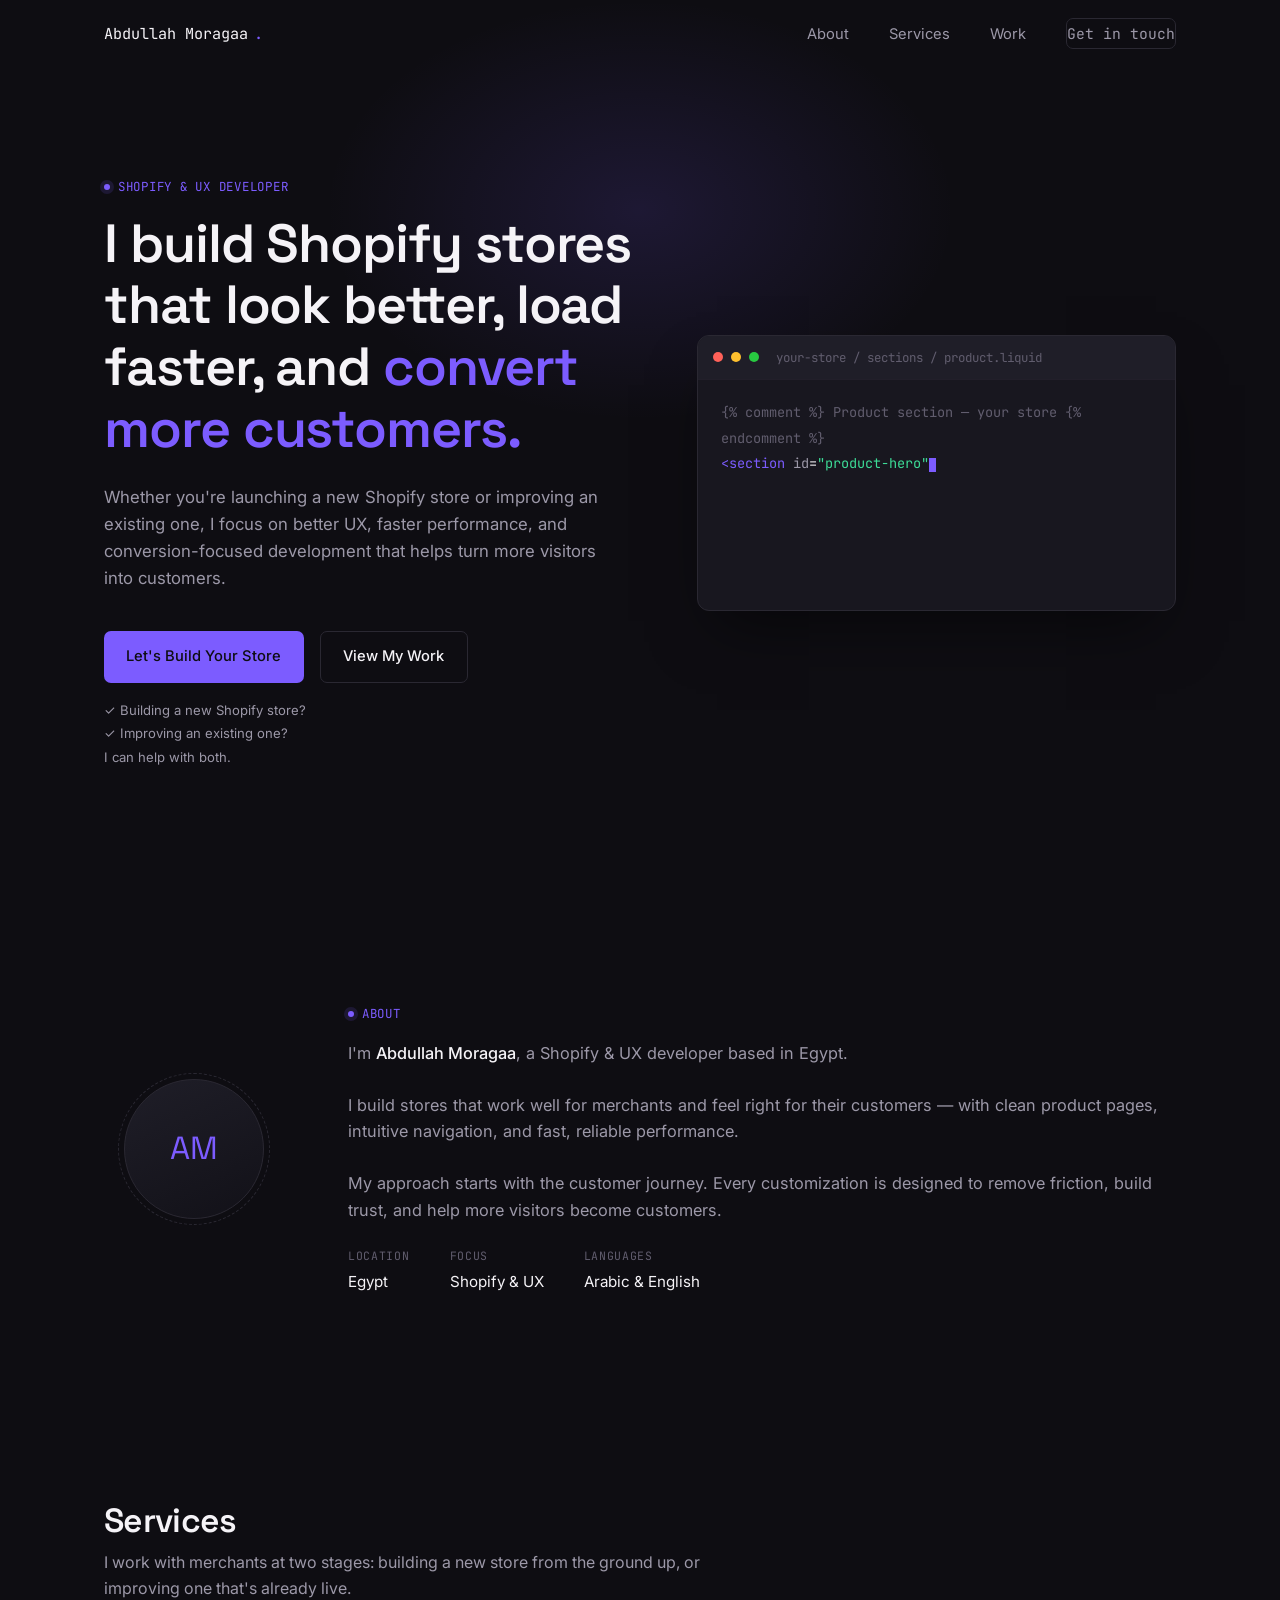
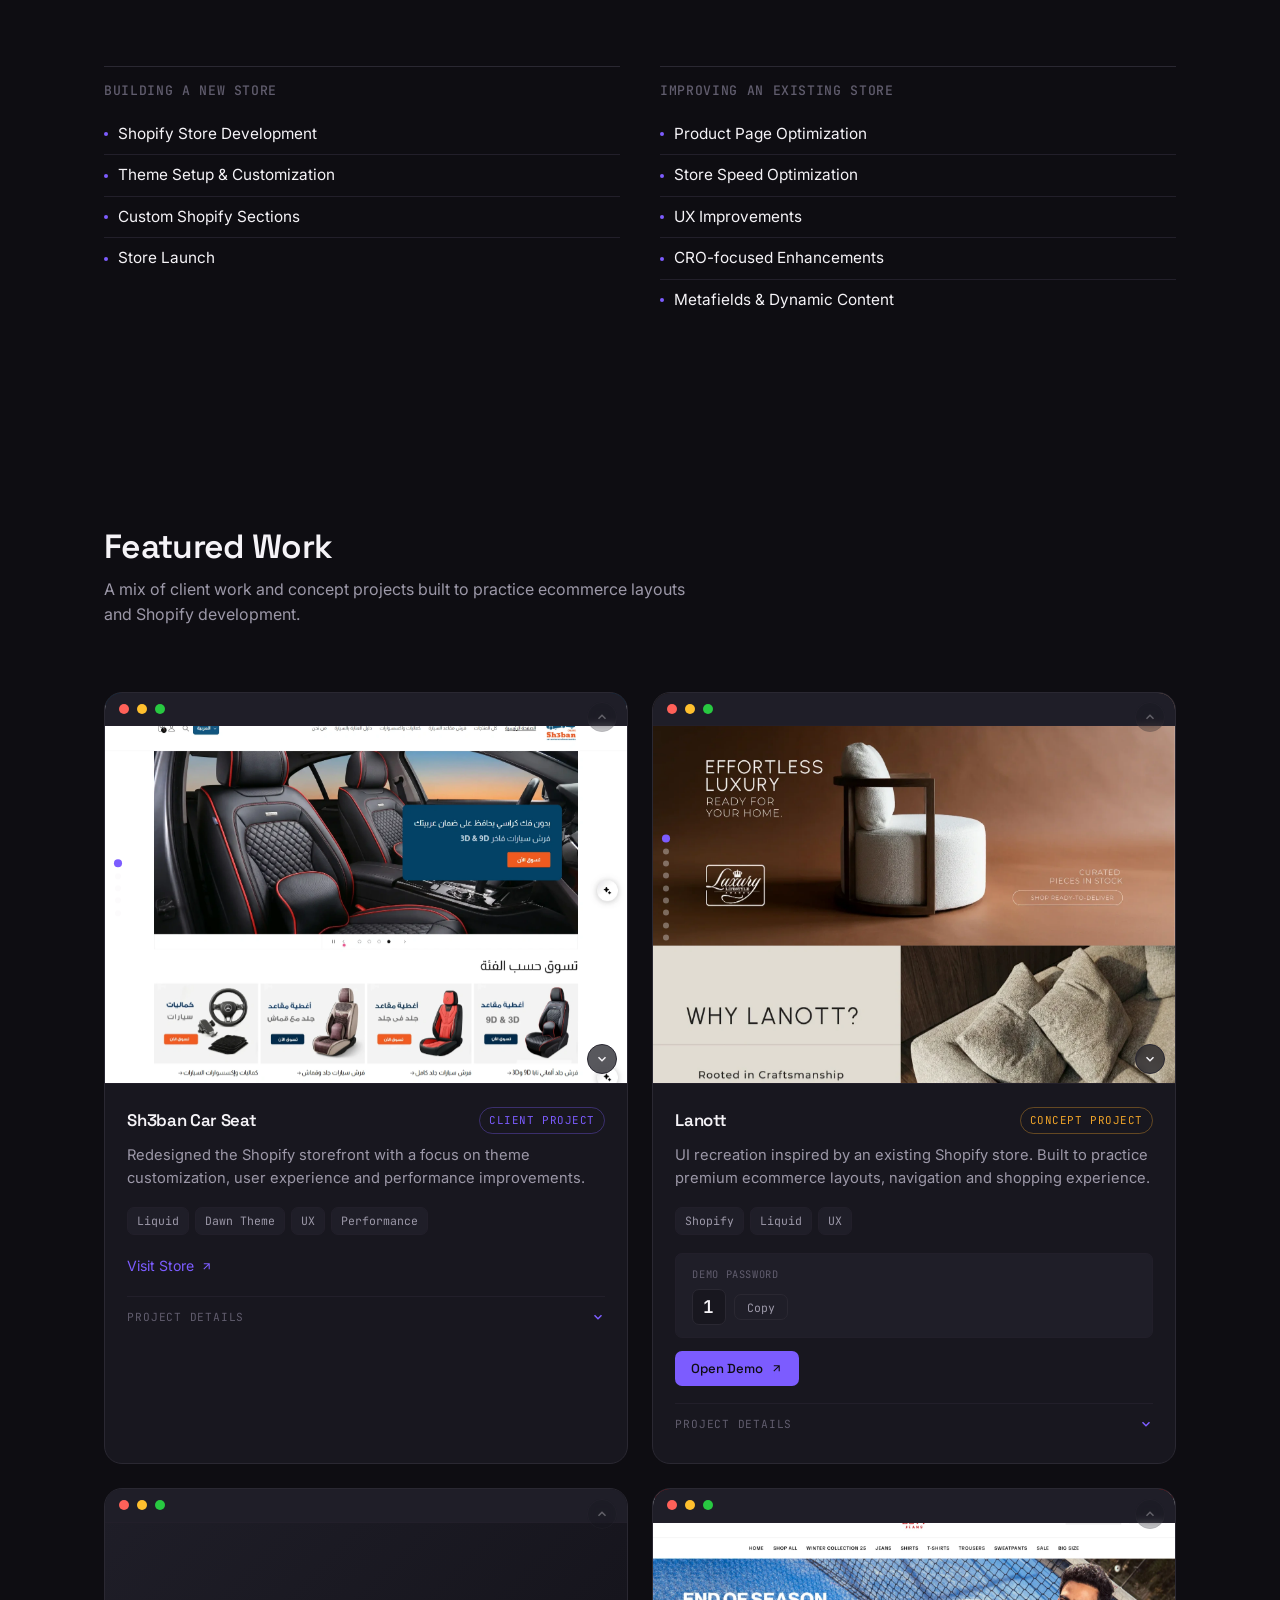
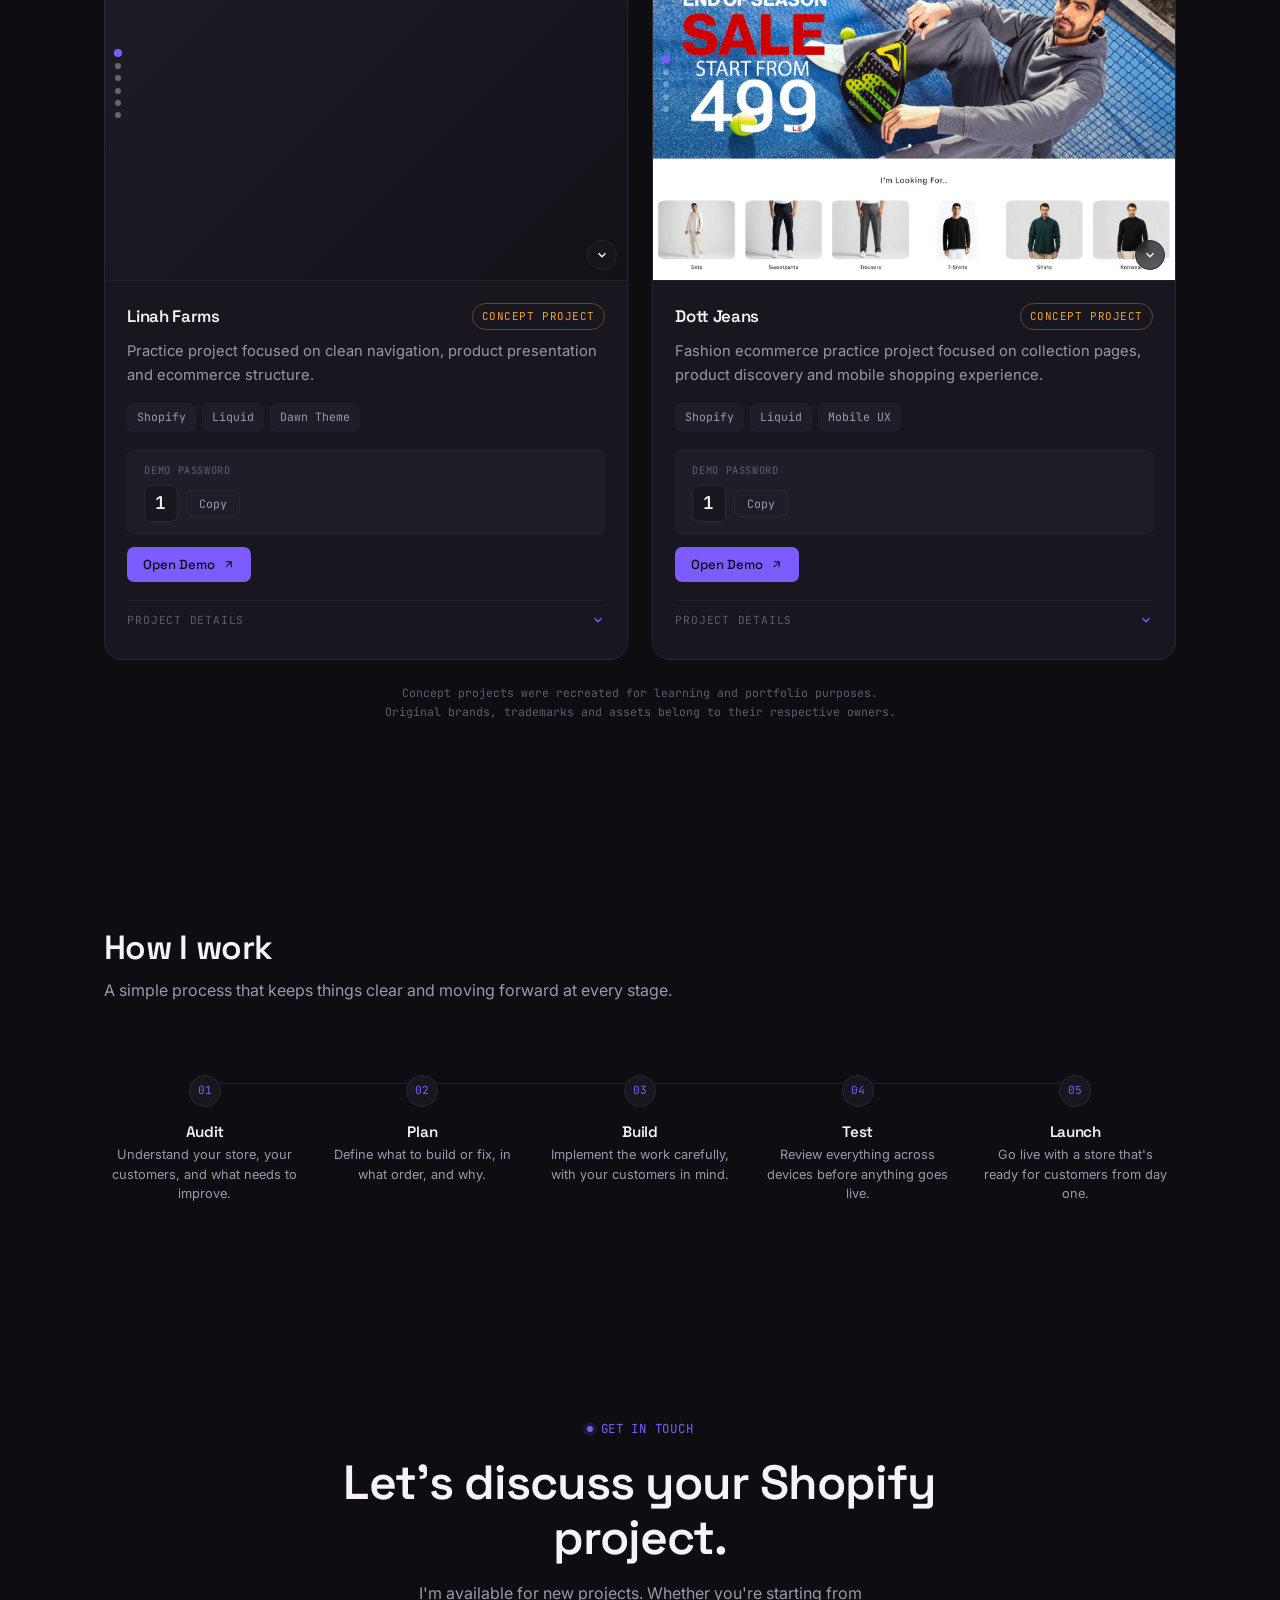
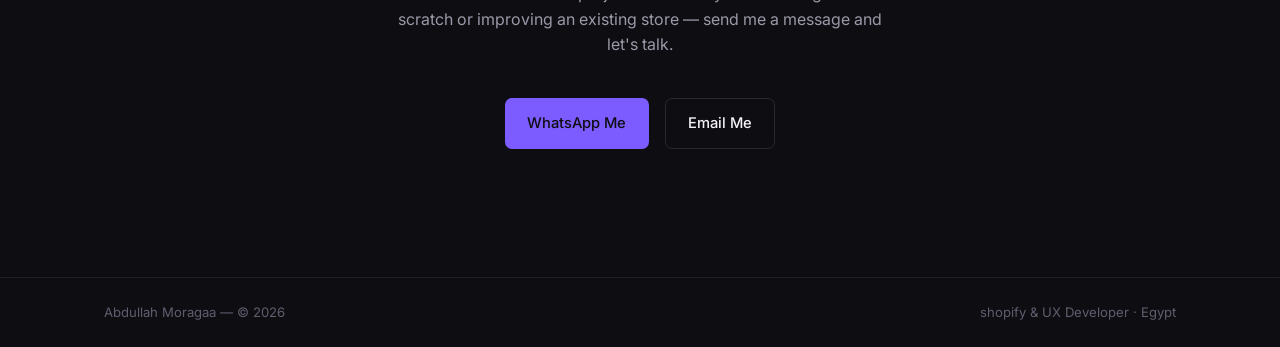
==== commit 838e9661: "Add files via upload" ====
--- a/index.html
+++ b/index.html
@@ -3,14 +3,14 @@
   <head>
     <meta charset="UTF-8" />
     <meta name="viewport" content="width=device-width, initial-scale=1.0" />
-    <title>Abdullah Moragaa — shopify &amp; Ecommerce Developer</title>
+    <title>Abdullah Moragaa — shopify &amp; UX Developer</title>
     <meta
       name="description"
-      content="shopify &amp; Ecommerce Developer helping merchants build better stores — improved shopping experience, faster performance, and more conversions. Based in Egypt."
+      content="shopify &amp; UX Developer helping merchants build better stores — improved shopping experience, faster performance, and more conversions. Based in Egypt."
     />
     <meta
       property="og:title"
-      content="Abdullah Moragaa — shopify &amp; Ecommerce Developer"
+      content="Abdullah Moragaa — shopify &amp; UX Developer"
     />
     <meta
       property="og:description"
@@ -78,7 +78,7 @@
       <section class="hero" id="home" aria-labelledby="hero-heading">
         <div class="wrap hero__grid">
           <div>
-            <div class="eyebrow">shopify &amp; Ecommerce Developer</div>
+            <div class="eyebrow">shopify &amp; UX Developer</div>
             <h1 class="hero__title" id="hero-heading">
               I build Shopify stores that look better, load faster, and
               <em>convert more customers.</em>
@@ -129,9 +129,9 @@
             <div class="eyebrow">About</div>
             <h2 id="about-heading" class="sr-only">About Abdullah Moragaa</h2>
             <p class="about__bio">
-              I'm <strong>Abdullah Moragaa</strong>, a Shopify &amp; CRO
-              specialist based in Egypt.<br /><br />I build stores that work
-              well for merchants and feel right for their customers — with clean
+              I'm <strong>Abdullah Moragaa</strong>, a Shopify &amp; UX
+              developer based in Egypt.<br /><br />I build stores that work well
+              for merchants and feel right for their customers — with clean
               product pages, intuitive navigation, and fast, reliable
               performance.<br /><br />My approach starts with the customer
               journey. Every customization is designed to remove friction, build
@@ -144,7 +144,7 @@
               </div>
               <div class="fact">
                 <dt>Focus</dt>
-                <dd>Shopify &amp; CRO</dd>
+                <dd>Shopify &amp; UX</dd>
               </div>
               <div class="fact">
                 <dt>Languages</dt>
@@ -860,7 +860,7 @@
     <footer class="footer" role="contentinfo">
       <div class="footer__inner">
         <p>Abdullah Moragaa — © 2026</p>
-        <p>shopify &amp; Ecommerce Developer · Egypt</p>
+        <p>shopify &amp; UX Developer · Egypt</p>
       </div>
     </footer>
 
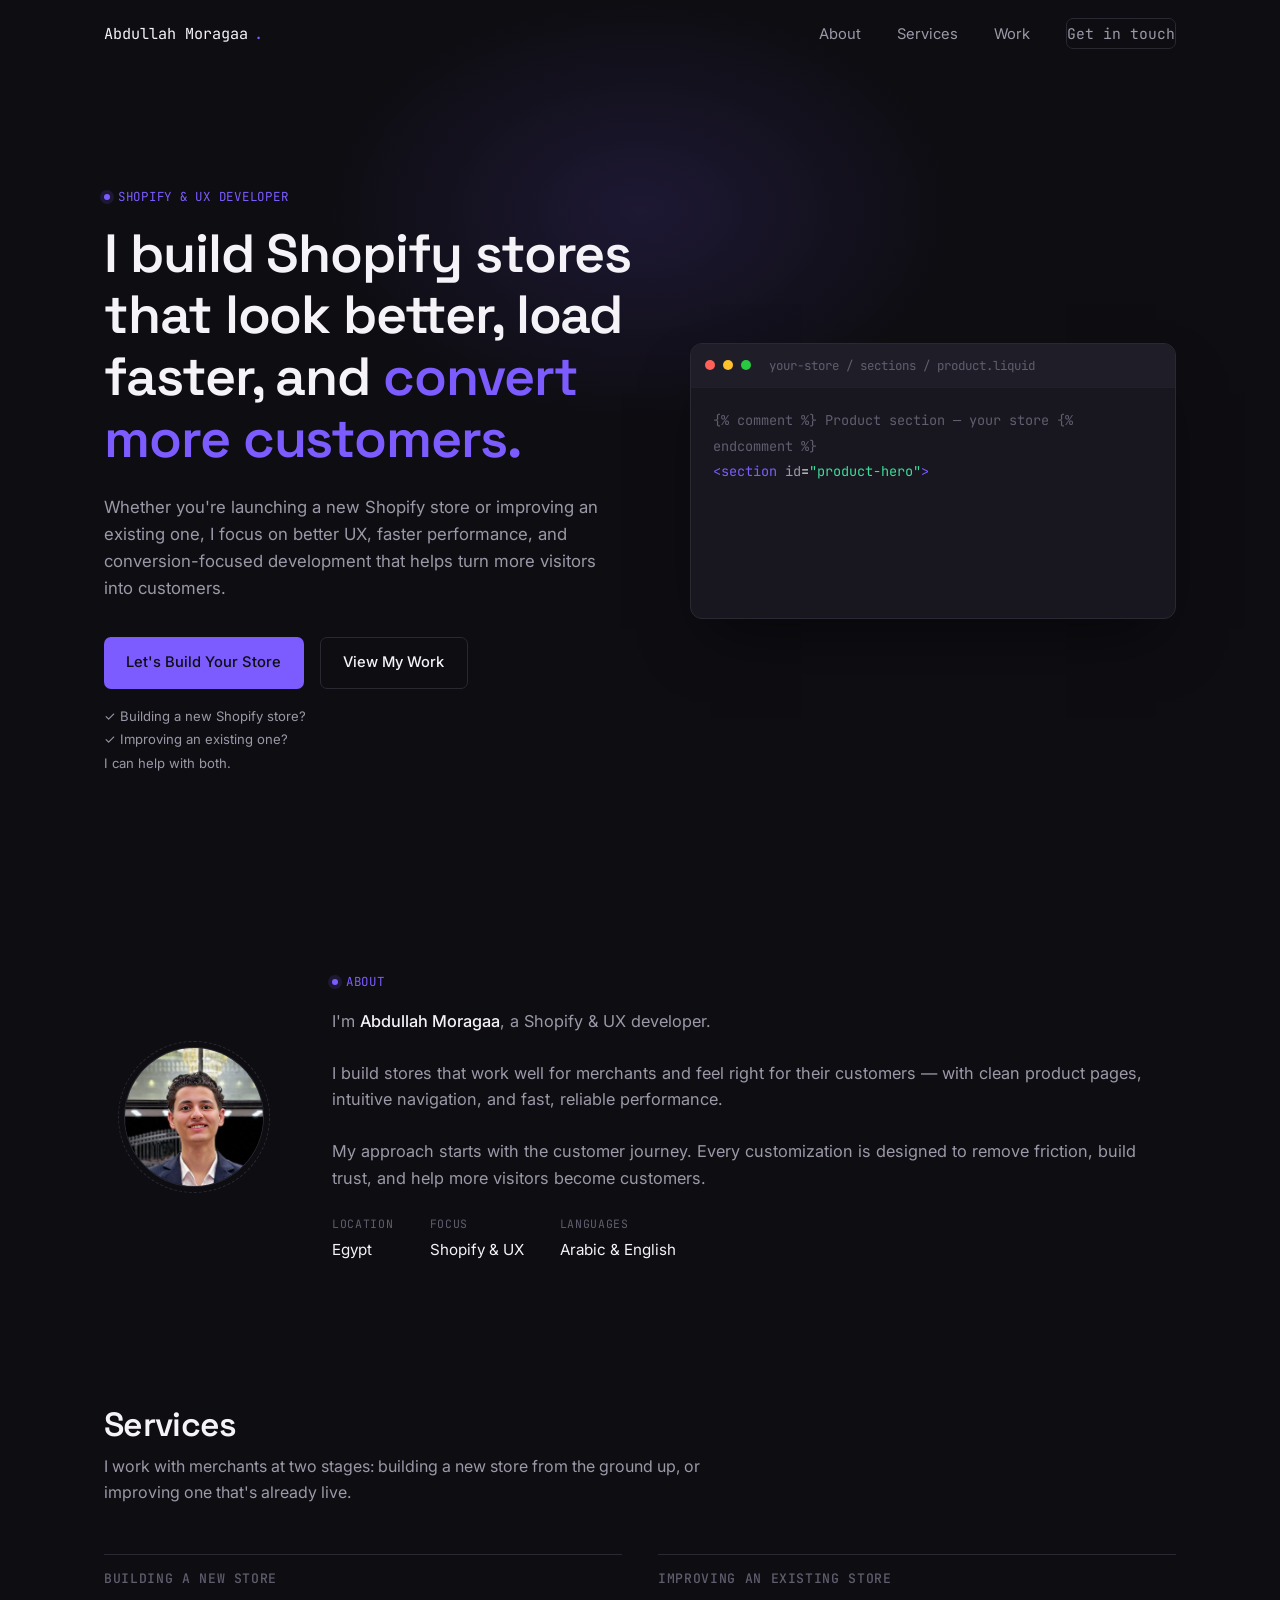
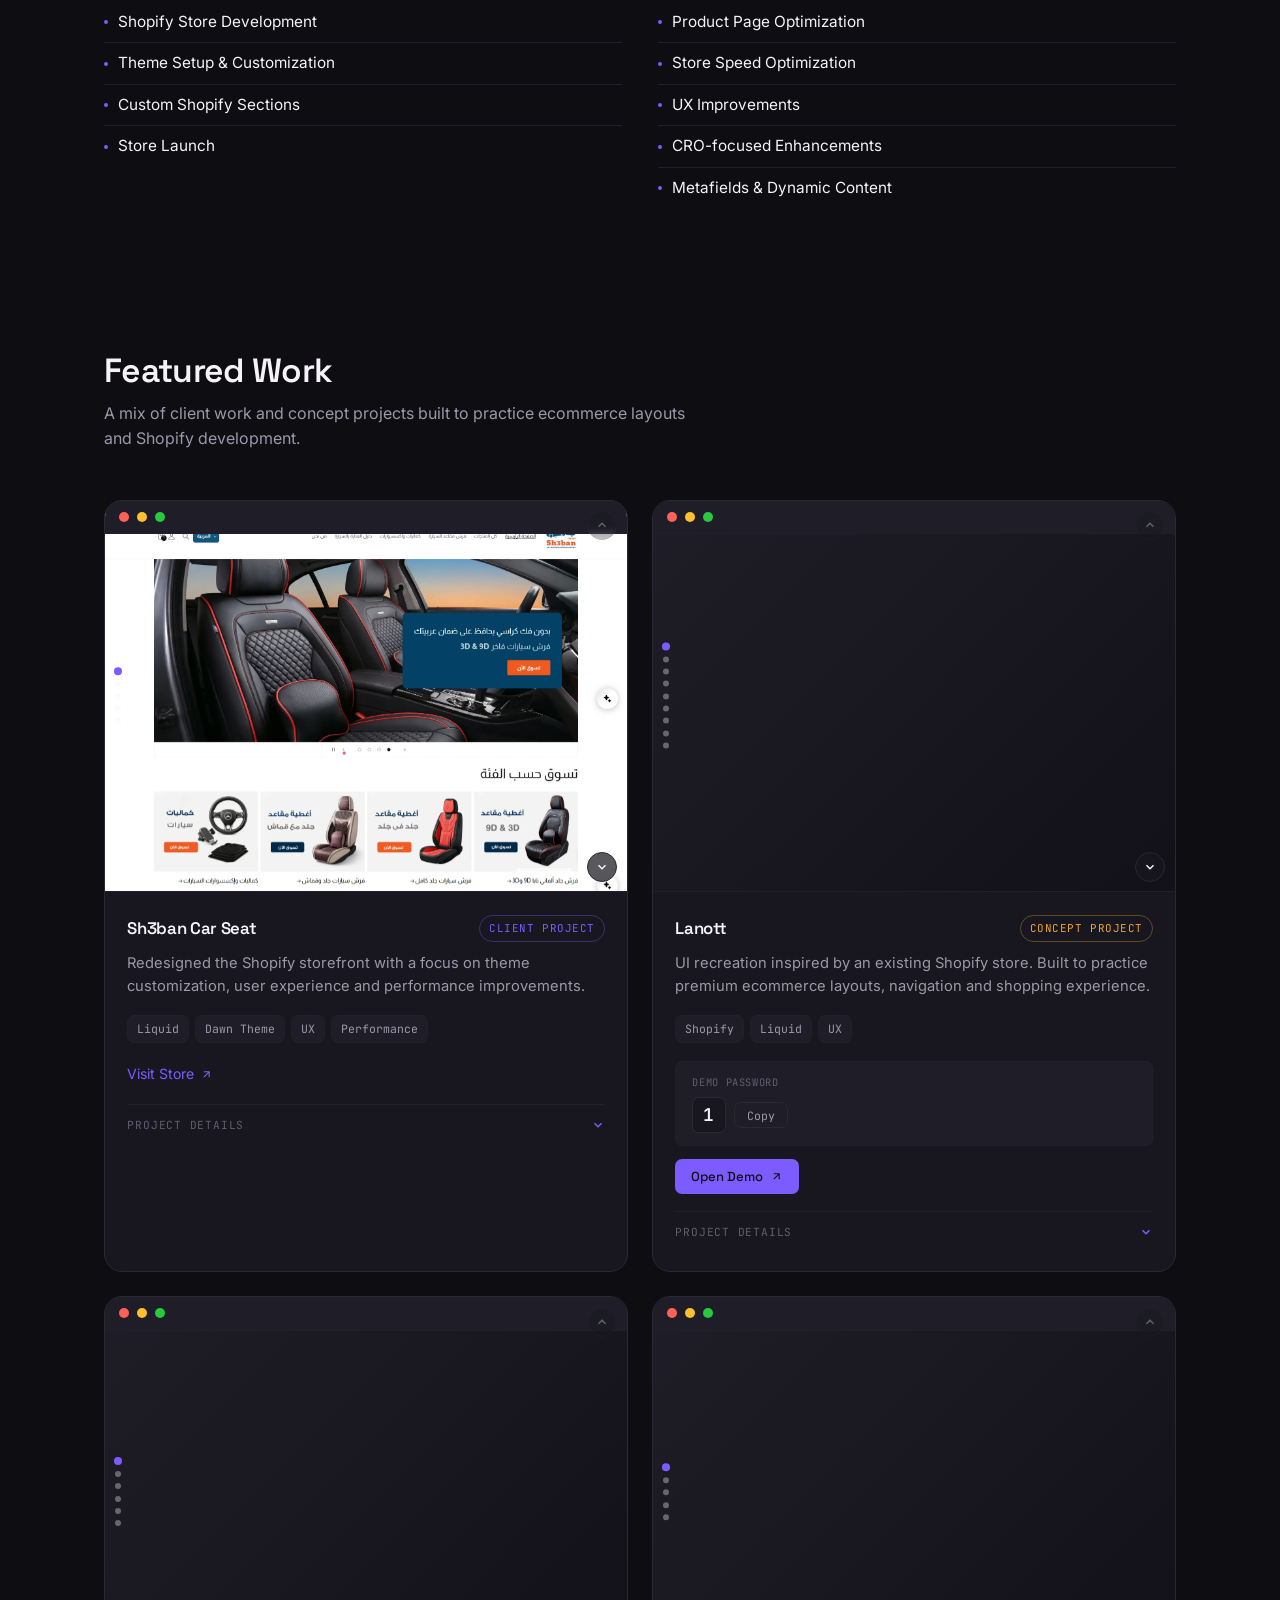
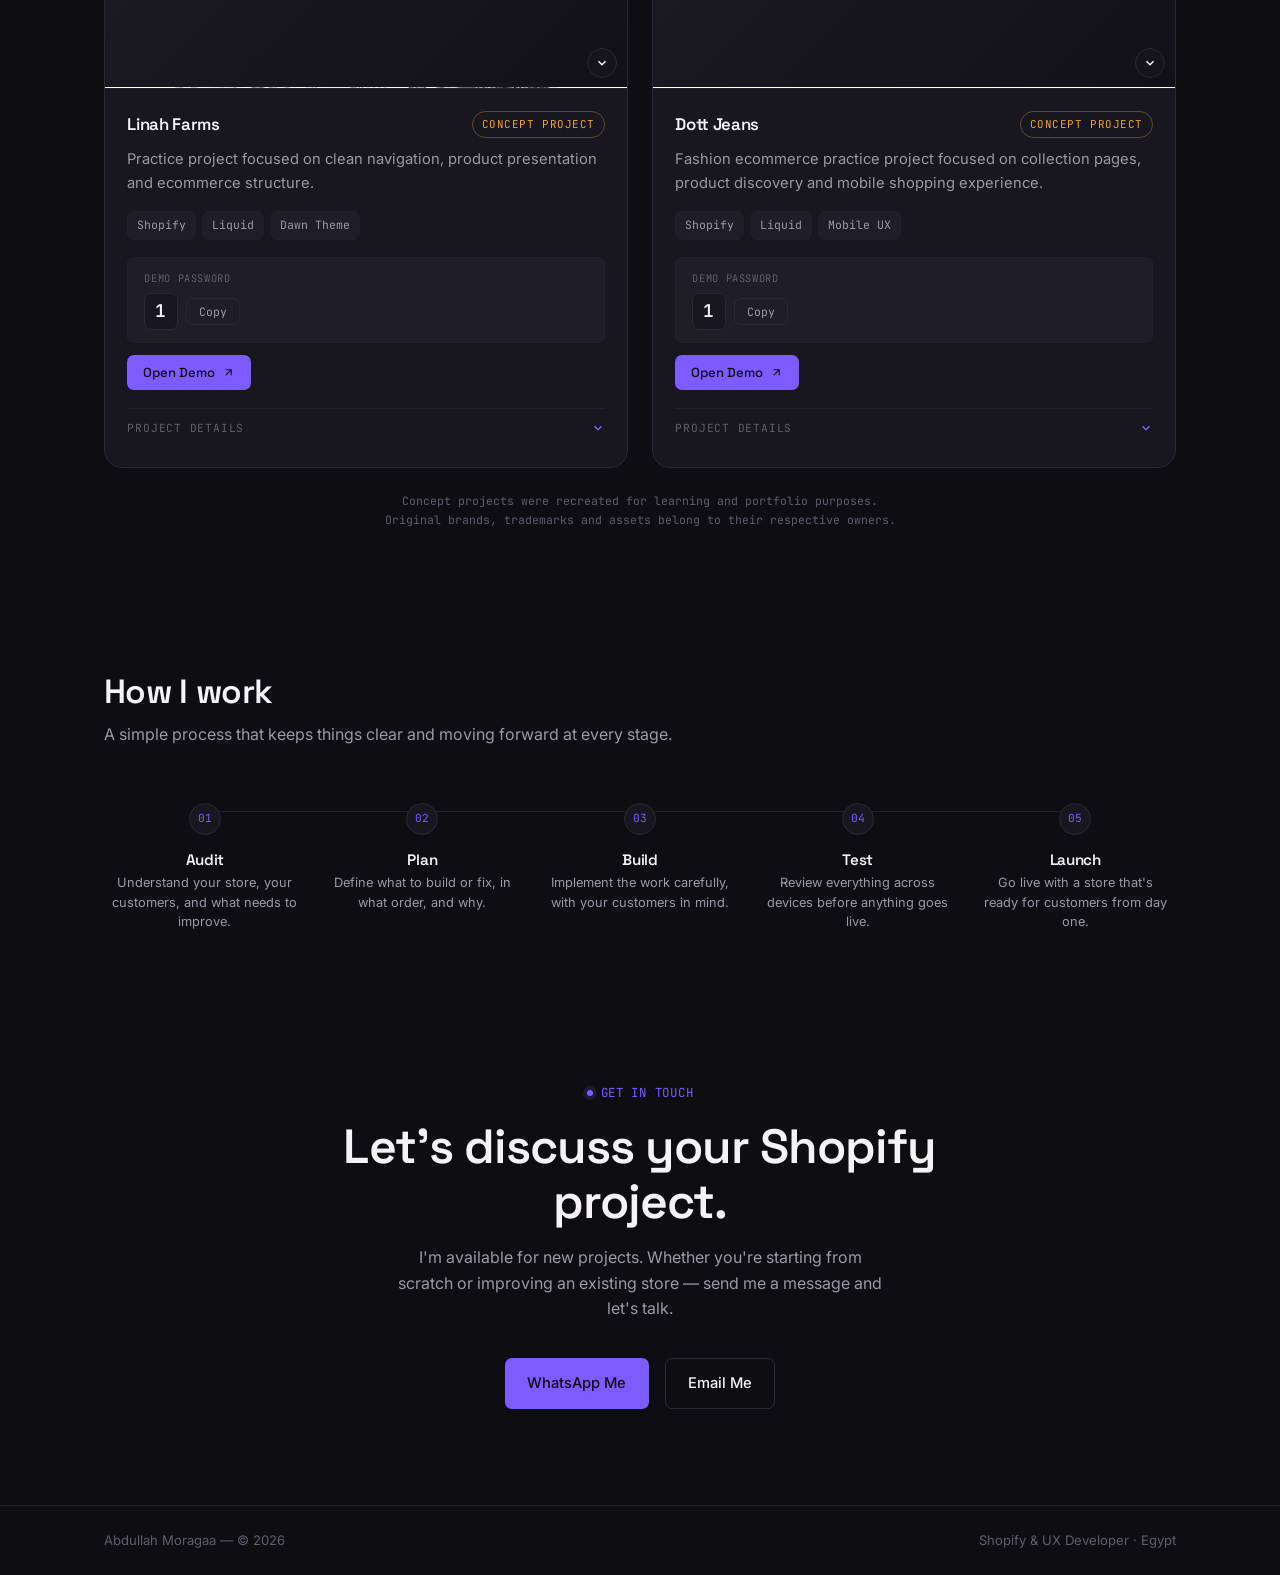
==== commit d01814d1: "Add files via upload" ====
--- a/index.html
+++ b/index.html
@@ -3,14 +3,14 @@
   <head>
     <meta charset="UTF-8" />
     <meta name="viewport" content="width=device-width, initial-scale=1.0" />
-    <title>Abdullah Moragaa — shopify &amp; UX Developer</title>
+    <title>Abdullah Moragaa — Shopify &amp; UX Developer</title>
     <meta
       name="description"
-      content="shopify &amp; UX Developer helping merchants build better stores — improved shopping experience, faster performance, and more conversions. Based in Egypt."
+      content="Shopify &amp; UX Developer helping merchants build better stores — improved shopping experience, faster performance, and more conversions."
     />
     <meta
       property="og:title"
-      content="Abdullah Moragaa — shopify &amp; UX Developer"
+      content="Abdullah Moragaa — Shopify &amp; UX Developer"
     />
     <meta
       property="og:description"
@@ -78,7 +78,7 @@
       <section class="hero" id="home" aria-labelledby="hero-heading">
         <div class="wrap hero__grid">
           <div>
-            <div class="eyebrow">shopify &amp; UX Developer</div>
+            <div class="eyebrow">Shopify &amp; UX Developer</div>
             <h1 class="hero__title" id="hero-heading">
               I build Shopify stores that look better, load faster, and
               <em>convert more customers.</em>
@@ -122,7 +122,18 @@
         <div class="wrap about__grid">
           <div class="reveal">
             <div class="avatar-ring">
-              <div class="avatar" aria-hidden="true">AM</div>
+              <div class="avatar">
+                <img
+                  src="images/Abdullah moragaa.jpg"
+                  alt="Abdullah Moragaa"
+                  loading="lazy"
+                  onerror="
+                    this.style.display = 'none';
+                    this.nextElementSibling.style.display = 'flex';
+                  "
+                />
+                <span class="avatar__fallback" aria-hidden="true">AM</span>
+              </div>
             </div>
           </div>
           <div class="reveal">
@@ -130,12 +141,12 @@
             <h2 id="about-heading" class="sr-only">About Abdullah Moragaa</h2>
             <p class="about__bio">
               I'm <strong>Abdullah Moragaa</strong>, a Shopify &amp; UX
-              developer based in Egypt.<br /><br />I build stores that work well
-              for merchants and feel right for their customers — with clean
-              product pages, intuitive navigation, and fast, reliable
-              performance.<br /><br />My approach starts with the customer
-              journey. Every customization is designed to remove friction, build
-              trust, and help more visitors become customers.
+              developer.<br /><br />I build stores that work well for merchants
+              and feel right for their customers — with clean product pages,
+              intuitive navigation, and fast, reliable performance.<br /><br />My
+              approach starts with the customer journey. Every customization is
+              designed to remove friction, build trust, and help more visitors
+              become customers.
             </p>
             <dl class="facts">
               <div class="fact">
@@ -393,7 +404,7 @@
                   <button
                     class="btn--demo-open"
                     type="button"
-                    data-url="https://lanott-re.myshopify.com/"
+                    data-url="https://lanott-re.myShopify.com/"
                     data-password="1"
                     aria-label="Copy password and open Lanott demo"
                   >
@@ -536,7 +547,7 @@
                   <button
                     class="btn--demo-open"
                     type="button"
-                    data-url="https://linahfarmsre.myshopify.com/"
+                    data-url="https://linahfarmsre.myShopify.com/"
                     data-password="1"
                     aria-label="Copy password and open Linah Farms demo"
                   >
@@ -680,7 +691,7 @@
                   <button
                     class="btn--demo-open"
                     type="button"
-                    data-url="https://dott-jeans-re.myshopify.com/"
+                    data-url="https://dott-jeans-re.myShopify.com/"
                     data-password="1"
                     aria-label="Copy password and open Dott Jeans demo"
                   >
@@ -860,7 +871,7 @@
     <footer class="footer" role="contentinfo">
       <div class="footer__inner">
         <p>Abdullah Moragaa — © 2026</p>
-        <p>shopify &amp; UX Developer · Egypt</p>
+        <p>Shopify &amp; UX Developer · Egypt</p>
       </div>
     </footer>
 
--- a/style.css
+++ b/style.css
@@ -27,9 +27,9 @@
   --space-1: 0.5rem;
   --space-2: 1rem;
   --space-3: 1.5rem;
-  --space-4: 2.5rem;
-  --space-5: 4rem;
-  --space-6: 6.5rem;
+  --space-4: 2.25rem;
+  --space-5: 3rem;
+  --space-6: 4.5rem;
 }
 
 /* ============ RESET ============ */
@@ -420,6 +420,18 @@
   pointer-events: none;
 }
 .avatar{width:140px;height:140px;min-width:140px;min-height:140px;max-width:140px;max-height:140px;flex:0 0 140px;aspect-ratio:1/1;box-sizing:border-box;border-radius:50%;overflow:hidden;background:linear-gradient(155deg,var(--surface-2),var(--bg-soft));border:1px solid var(--border);display:flex;align-items:center;justify-content:center;font-family:var(--font-display);font-size:2rem;color:var(--accent);position:relative;}
+.avatar img {
+  width: 100%;
+  height: 100%;
+  object-fit: cover;
+  object-position: center;
+  display: block;
+}
+.avatar__fallback {
+  display: none;
+  align-items: center;
+  justify-content: center;
+}
 .about__bio {
   color: var(--text-muted);
   font-size: 1.02rem;
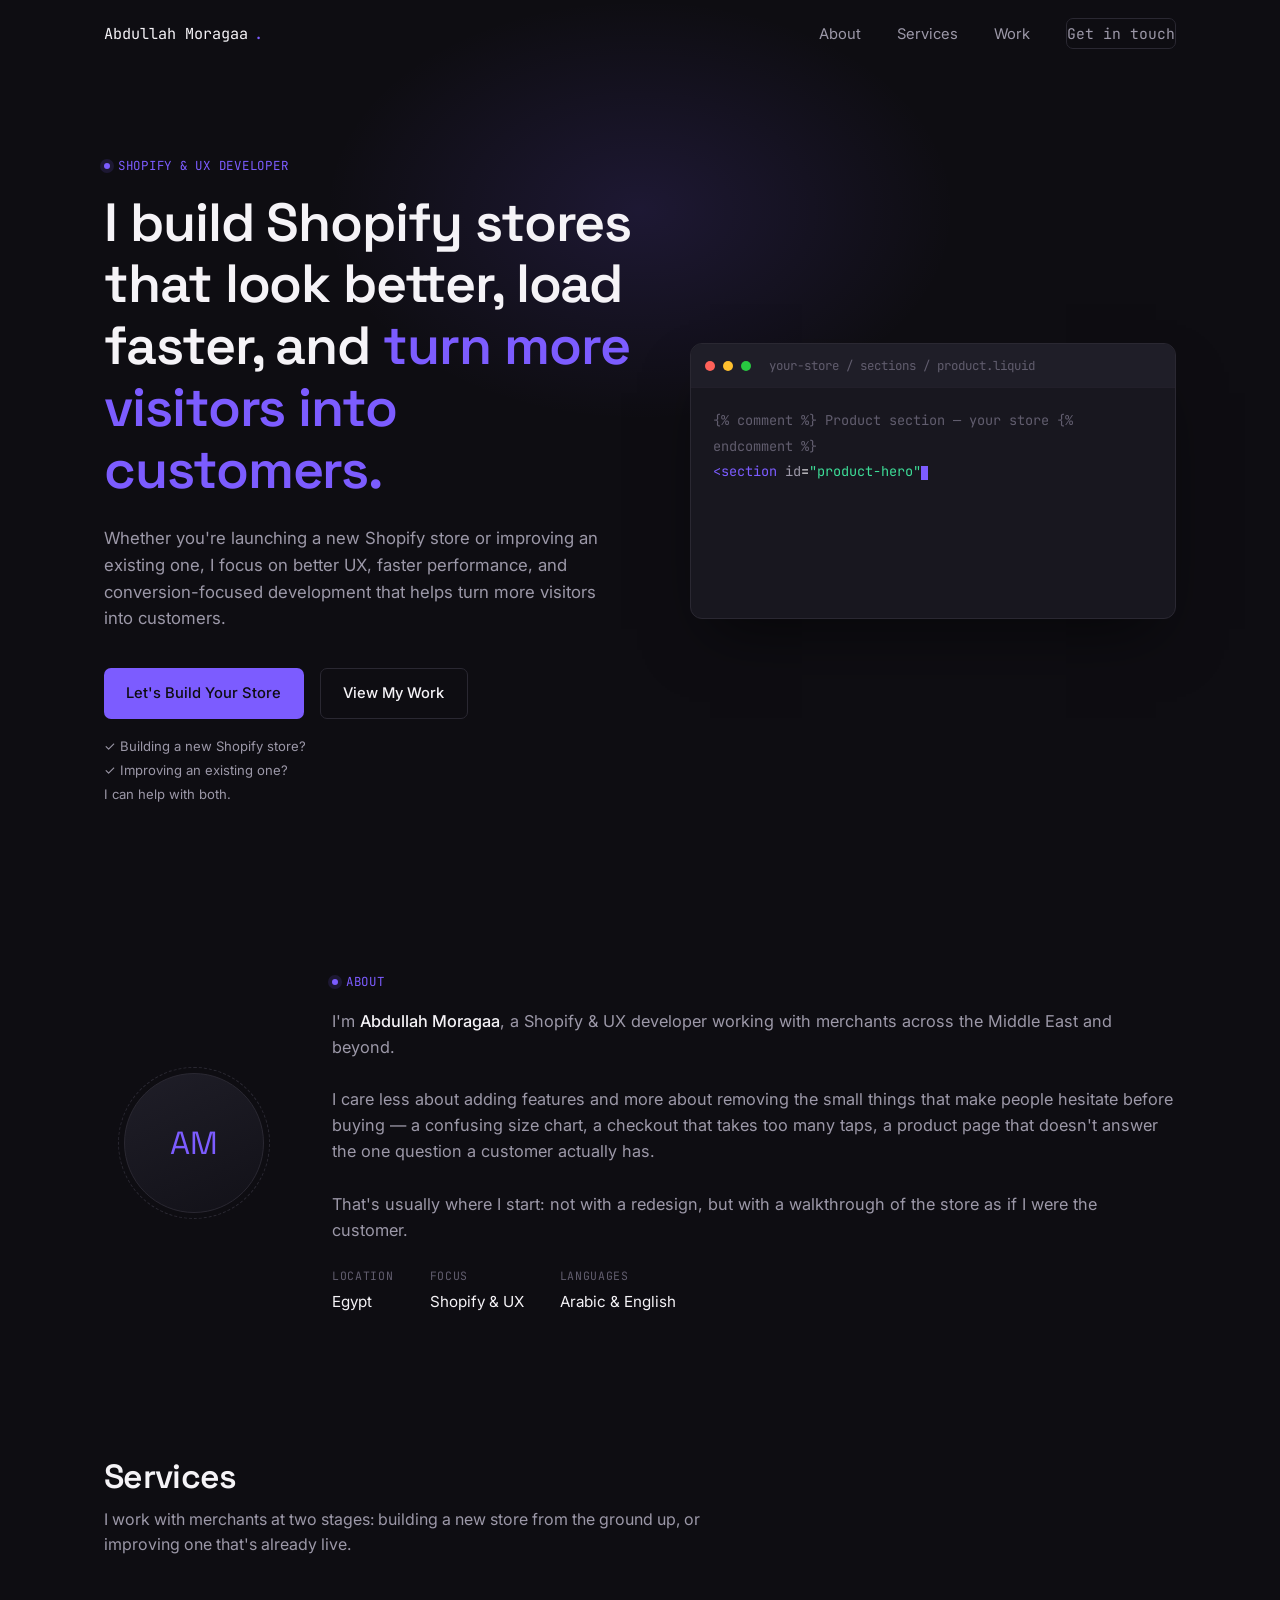
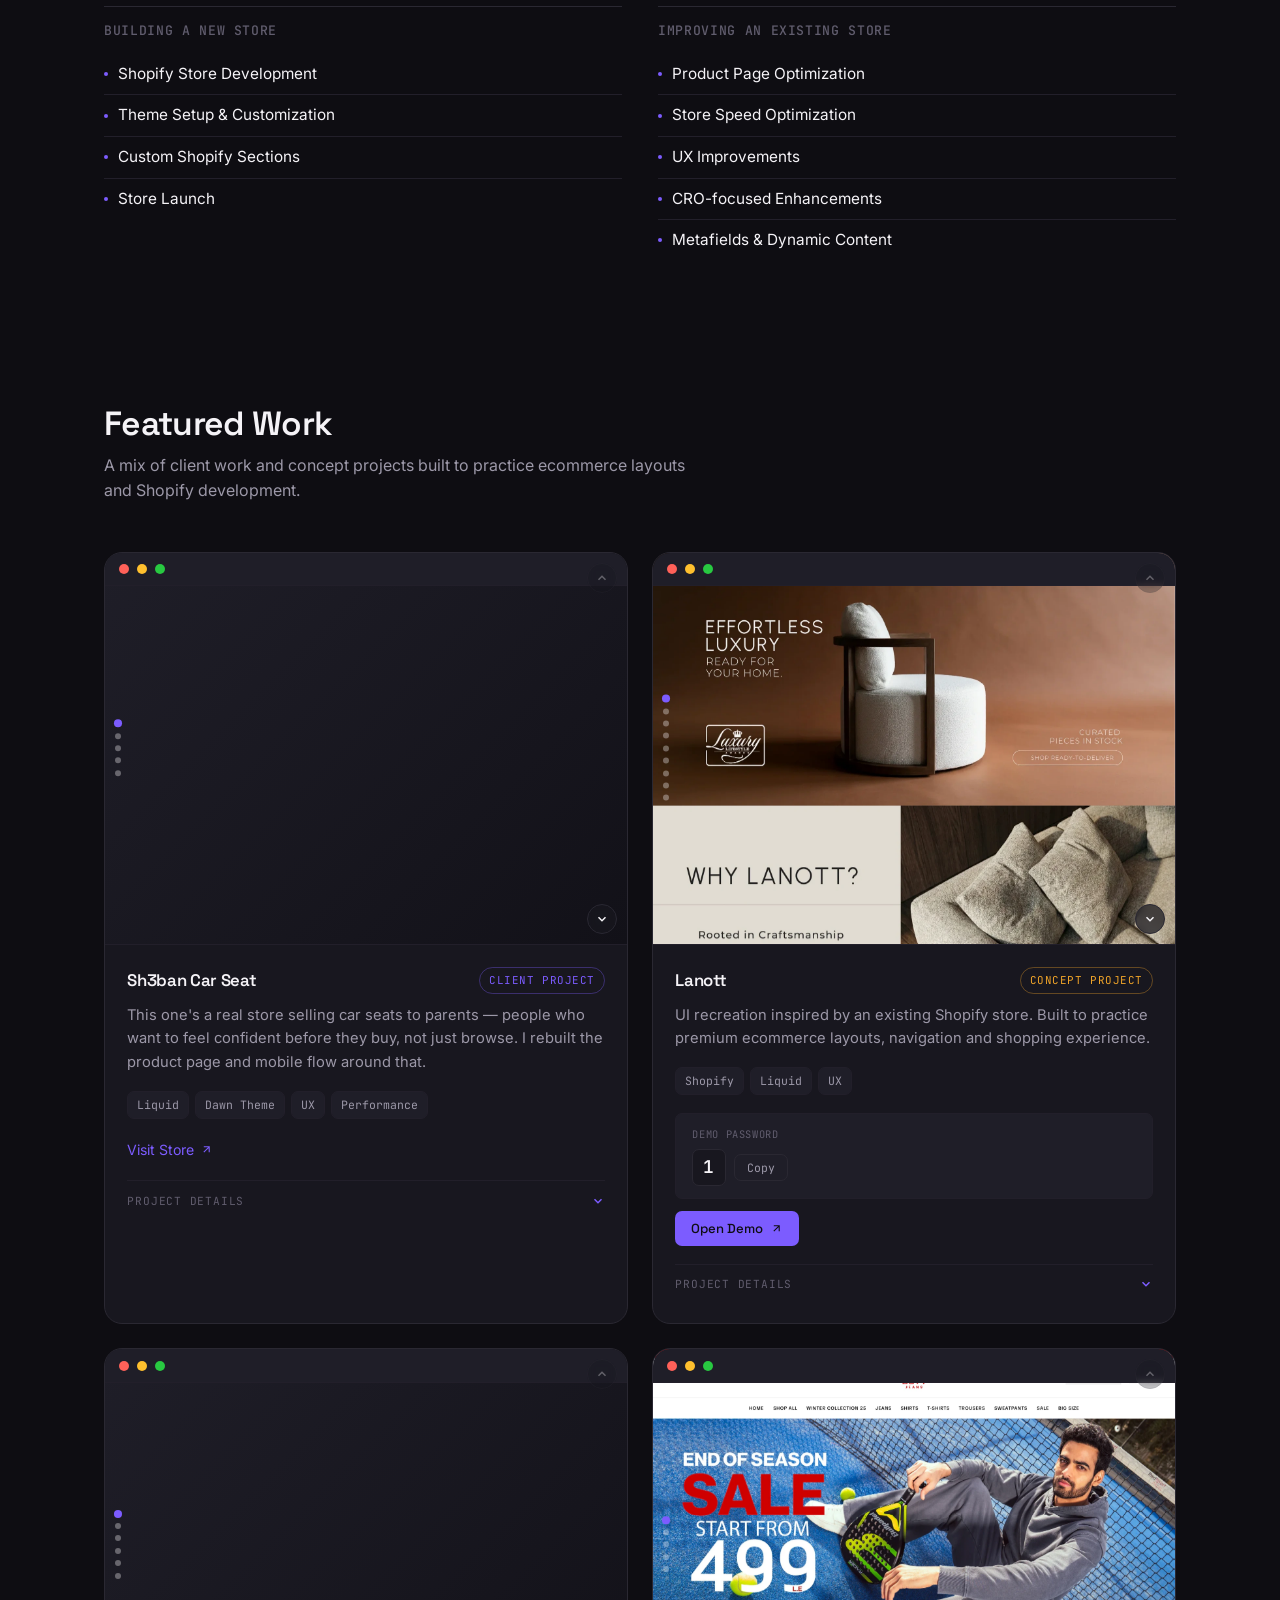
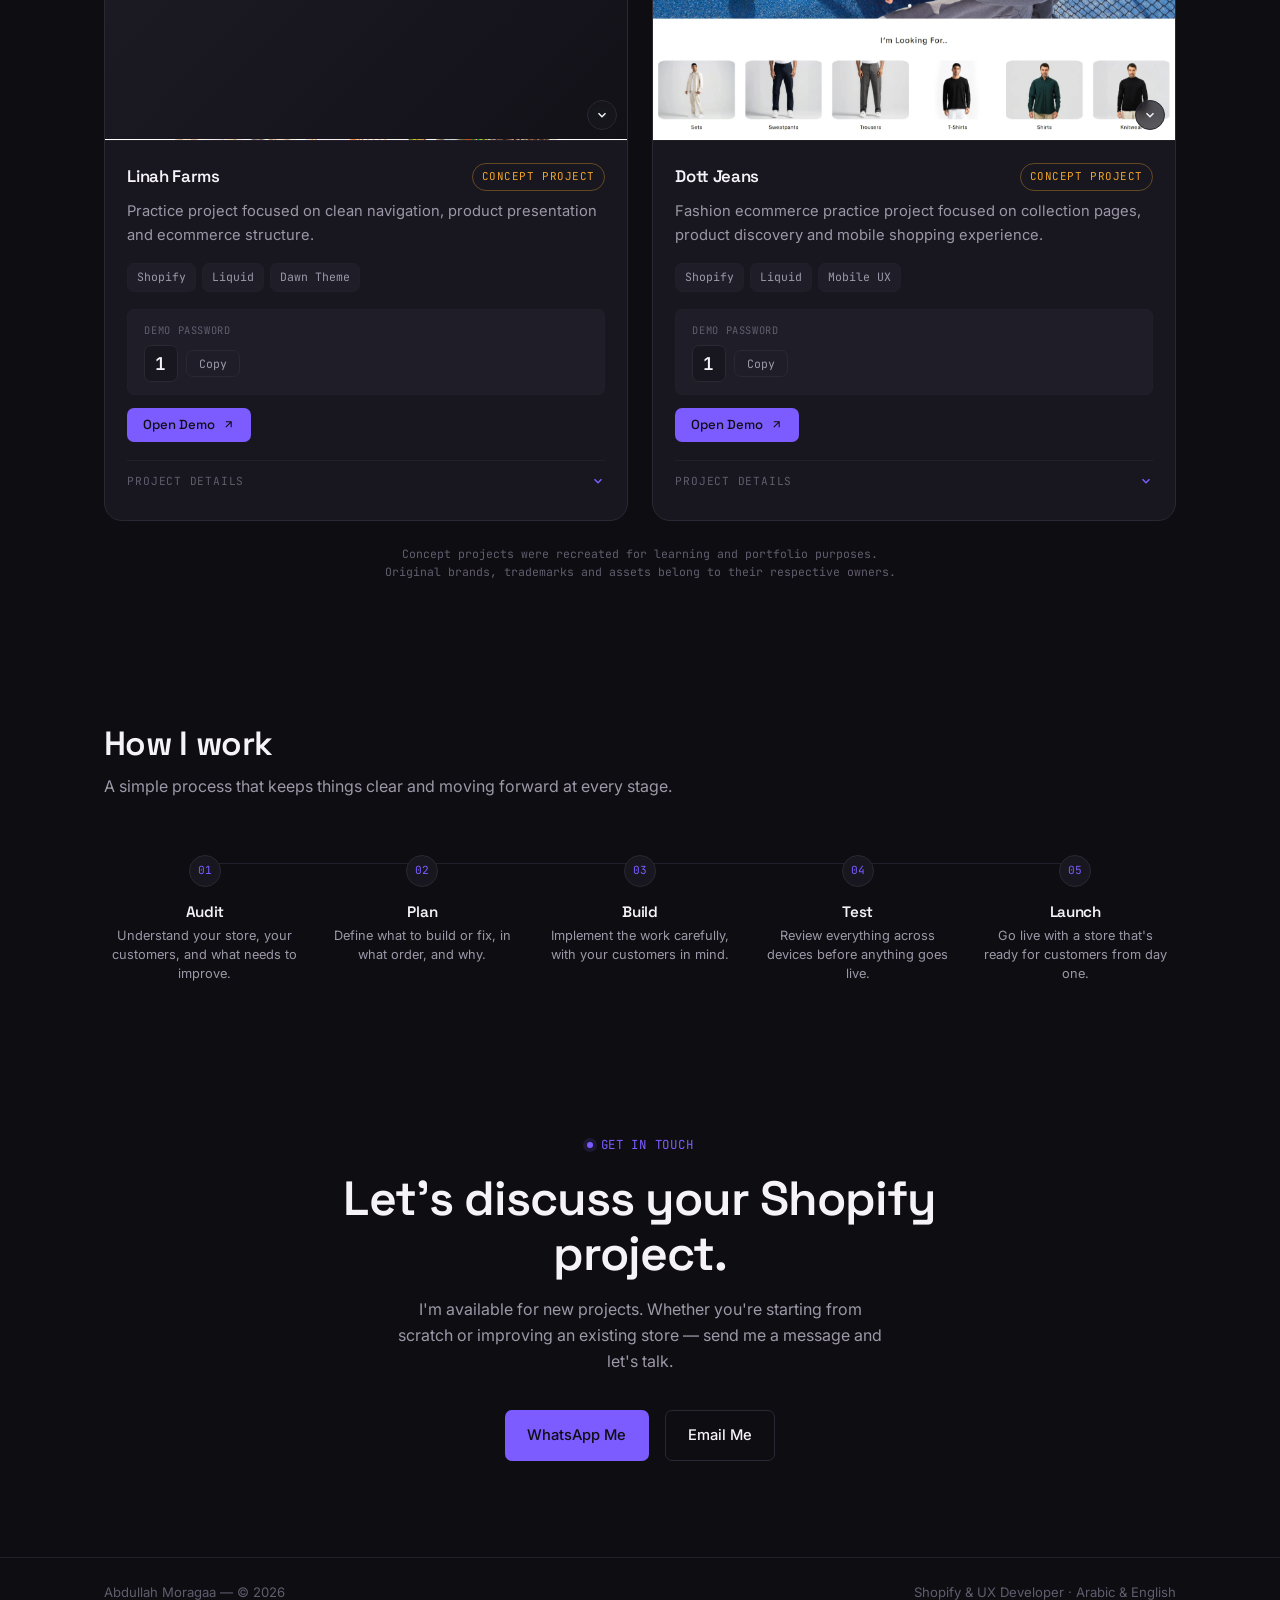
==== commit cce3f298: "Add files via upload" ====
--- a/index.html
+++ b/index.html
@@ -81,7 +81,7 @@
             <div class="eyebrow">Shopify &amp; UX Developer</div>
             <h1 class="hero__title" id="hero-heading">
               I build Shopify stores that look better, load faster, and
-              <em>convert more customers.</em>
+              <em>turn more visitors into customers.</em>
             </h1>
             <p class="hero__sub">
               Whether you're launching a new Shopify store or improving an
@@ -124,13 +124,10 @@
             <div class="avatar-ring">
               <div class="avatar">
                 <img
-                  src="images/Abdullah moragaa.jpg"
+                  src="https://raw.githubusercontent.com/USERNAME/REPO/main/images/avatar.jpg"
                   alt="Abdullah Moragaa"
                   loading="lazy"
-                  onerror="
-                    this.style.display = 'none';
-                    this.nextElementSibling.style.display = 'flex';
-                  "
+                  onerror="this.style.display='none'; this.nextElementSibling.style.display='flex';"
                 />
                 <span class="avatar__fallback" aria-hidden="true">AM</span>
               </div>
@@ -141,12 +138,11 @@
             <h2 id="about-heading" class="sr-only">About Abdullah Moragaa</h2>
             <p class="about__bio">
               I'm <strong>Abdullah Moragaa</strong>, a Shopify &amp; UX
-              developer.<br /><br />I build stores that work well for merchants
-              and feel right for their customers — with clean product pages,
-              intuitive navigation, and fast, reliable performance.<br /><br />My
-              approach starts with the customer journey. Every customization is
-              designed to remove friction, build trust, and help more visitors
-              become customers.
+              developer working with merchants across the Middle East and beyond.<br /><br />I care less about
+              adding features and more about removing the small things that make people hesitate before buying —
+              a confusing size chart, a checkout that takes too many taps, a product page that doesn't answer the
+              one question a customer actually has.<br /><br />That's usually where I start: not with a redesign,
+              but with a walkthrough of the store as if I were the customer.
             </p>
             <dl class="facts">
               <div class="fact">
@@ -238,8 +234,10 @@
                   <span class="status status--client">Client Project</span>
                 </div>
                 <p class="card__desc">
-                  Redesigned the Shopify storefront with a focus on theme
-                  customization, user experience and performance improvements.
+                  This one's a real store selling car seats to parents —
+                  people who want to feel confident before they buy, not just
+                  browse. I rebuilt the product page and mobile flow around
+                  that.
                 </p>
                 <div class="tags">
                   <span class="tag">Liquid</span>
@@ -293,8 +291,9 @@
                       <div class="pd-row">
                         <h4>Project Goal</h4>
                         <p>
-                          Improve the storefront UX and trust signals to help
-                          more visitors complete a purchase.
+                          Car seats are a trust purchase — parents don't buy on
+                          impulse. The goal was to make the store answer their
+                          hesitations before they had to ask.
                         </p>
                       </div>
                       <div class="pd-row">
@@ -404,7 +403,7 @@
                   <button
                     class="btn--demo-open"
                     type="button"
-                    data-url="https://lanott-re.myShopify.com/"
+                    data-url="https://lanott-re.myshopify.com/"
                     data-password="1"
                     aria-label="Copy password and open Lanott demo"
                   >
@@ -547,7 +546,7 @@
                   <button
                     class="btn--demo-open"
                     type="button"
-                    data-url="https://linahfarmsre.myShopify.com/"
+                    data-url="https://linahfarmsre.myshopify.com/"
                     data-password="1"
                     aria-label="Copy password and open Linah Farms demo"
                   >
@@ -691,7 +690,7 @@
                   <button
                     class="btn--demo-open"
                     type="button"
-                    data-url="https://dott-jeans-re.myShopify.com/"
+                    data-url="https://dott-jeans-re.myshopify.com/"
                     data-password="1"
                     aria-label="Copy password and open Dott Jeans demo"
                   >
@@ -871,7 +870,7 @@
     <footer class="footer" role="contentinfo">
       <div class="footer__inner">
         <p>Abdullah Moragaa — © 2026</p>
-        <p>Shopify &amp; UX Developer · Egypt</p>
+        <p>Shopify &amp; UX Developer · Arabic &amp; English</p>
       </div>
     </footer>
 
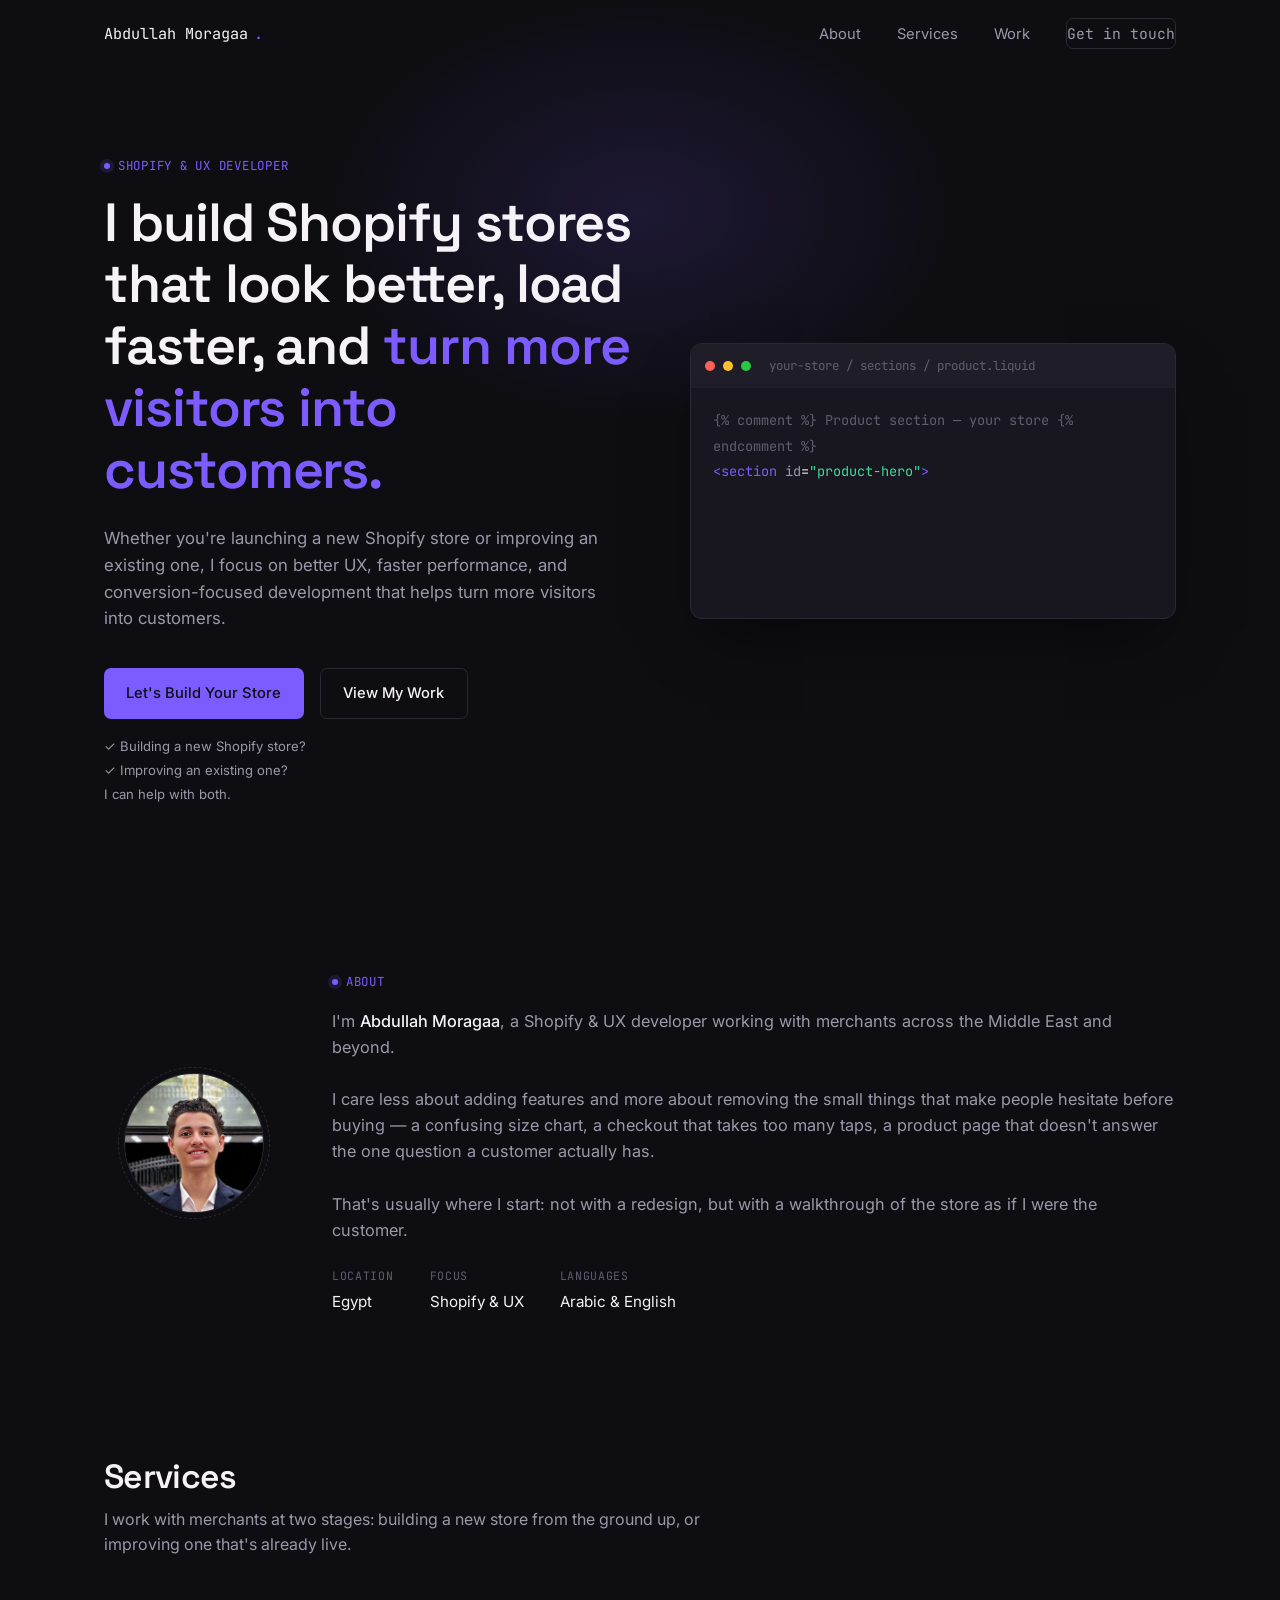
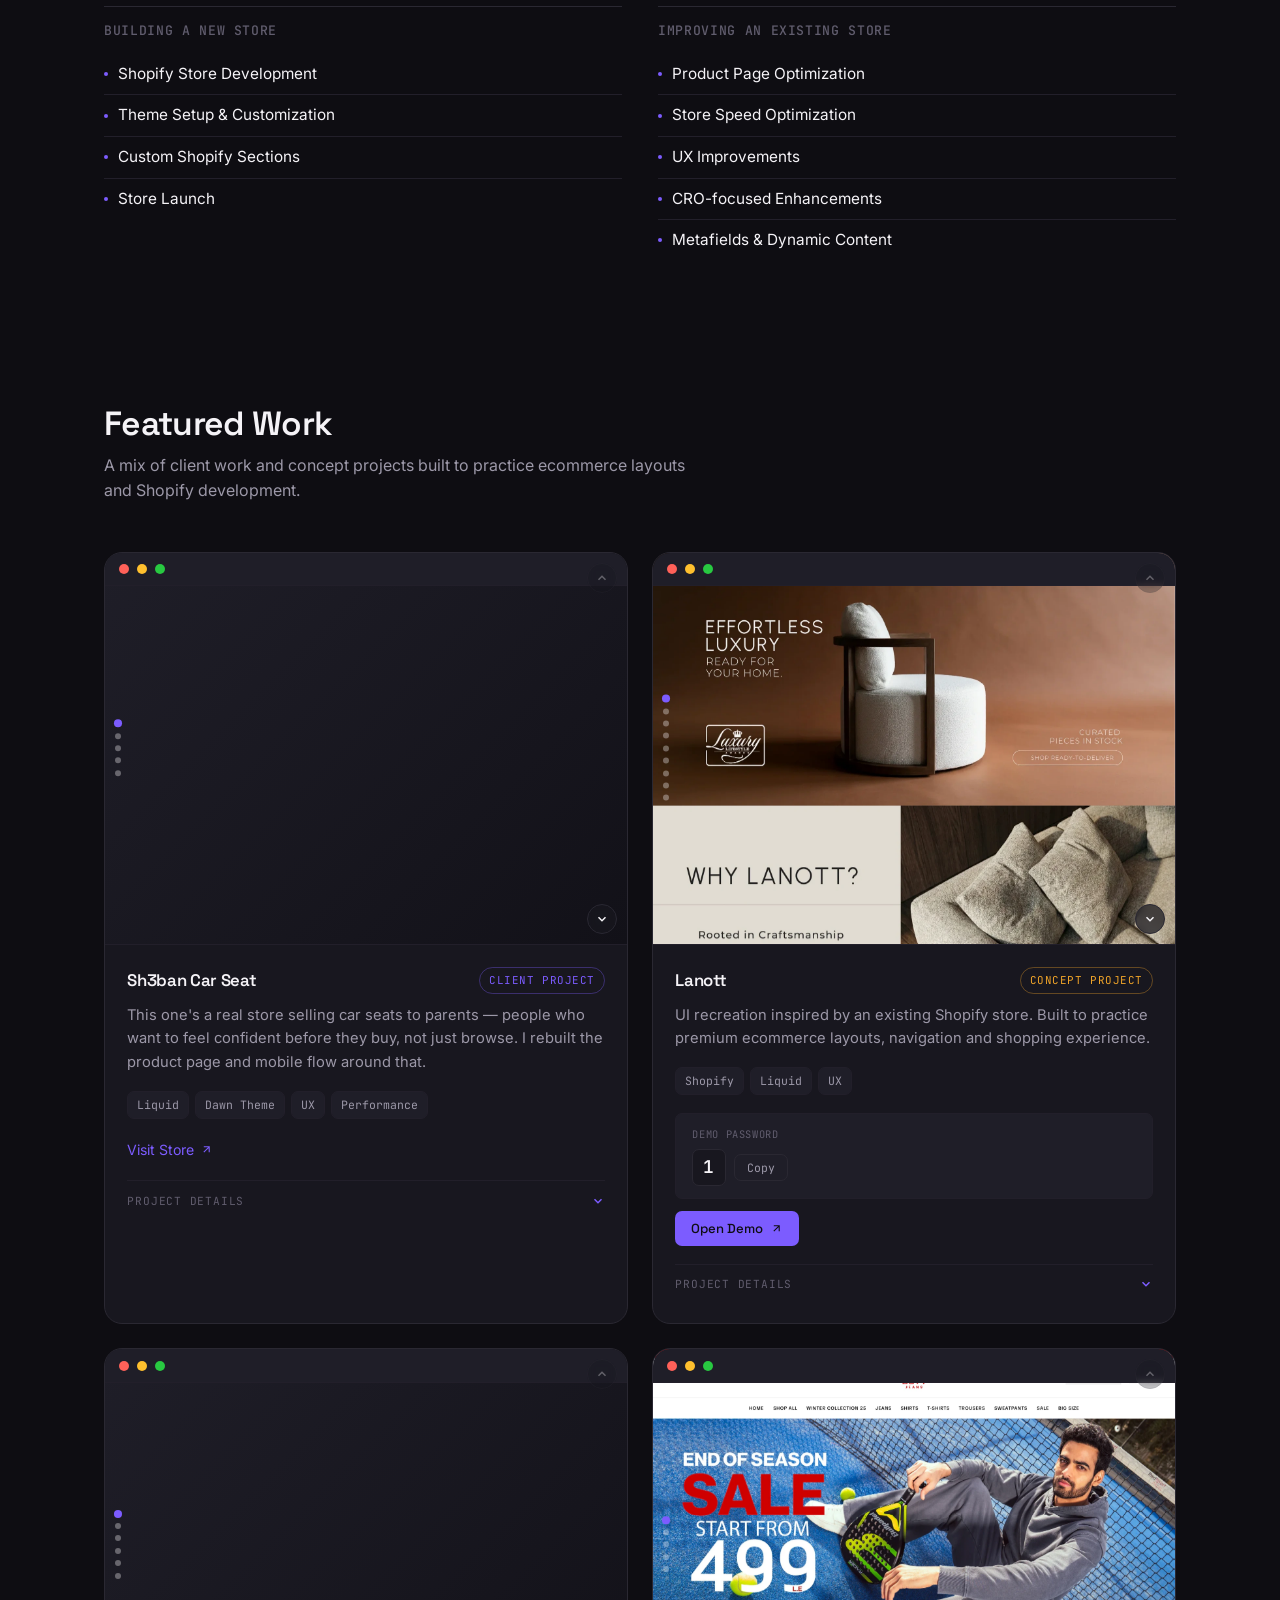
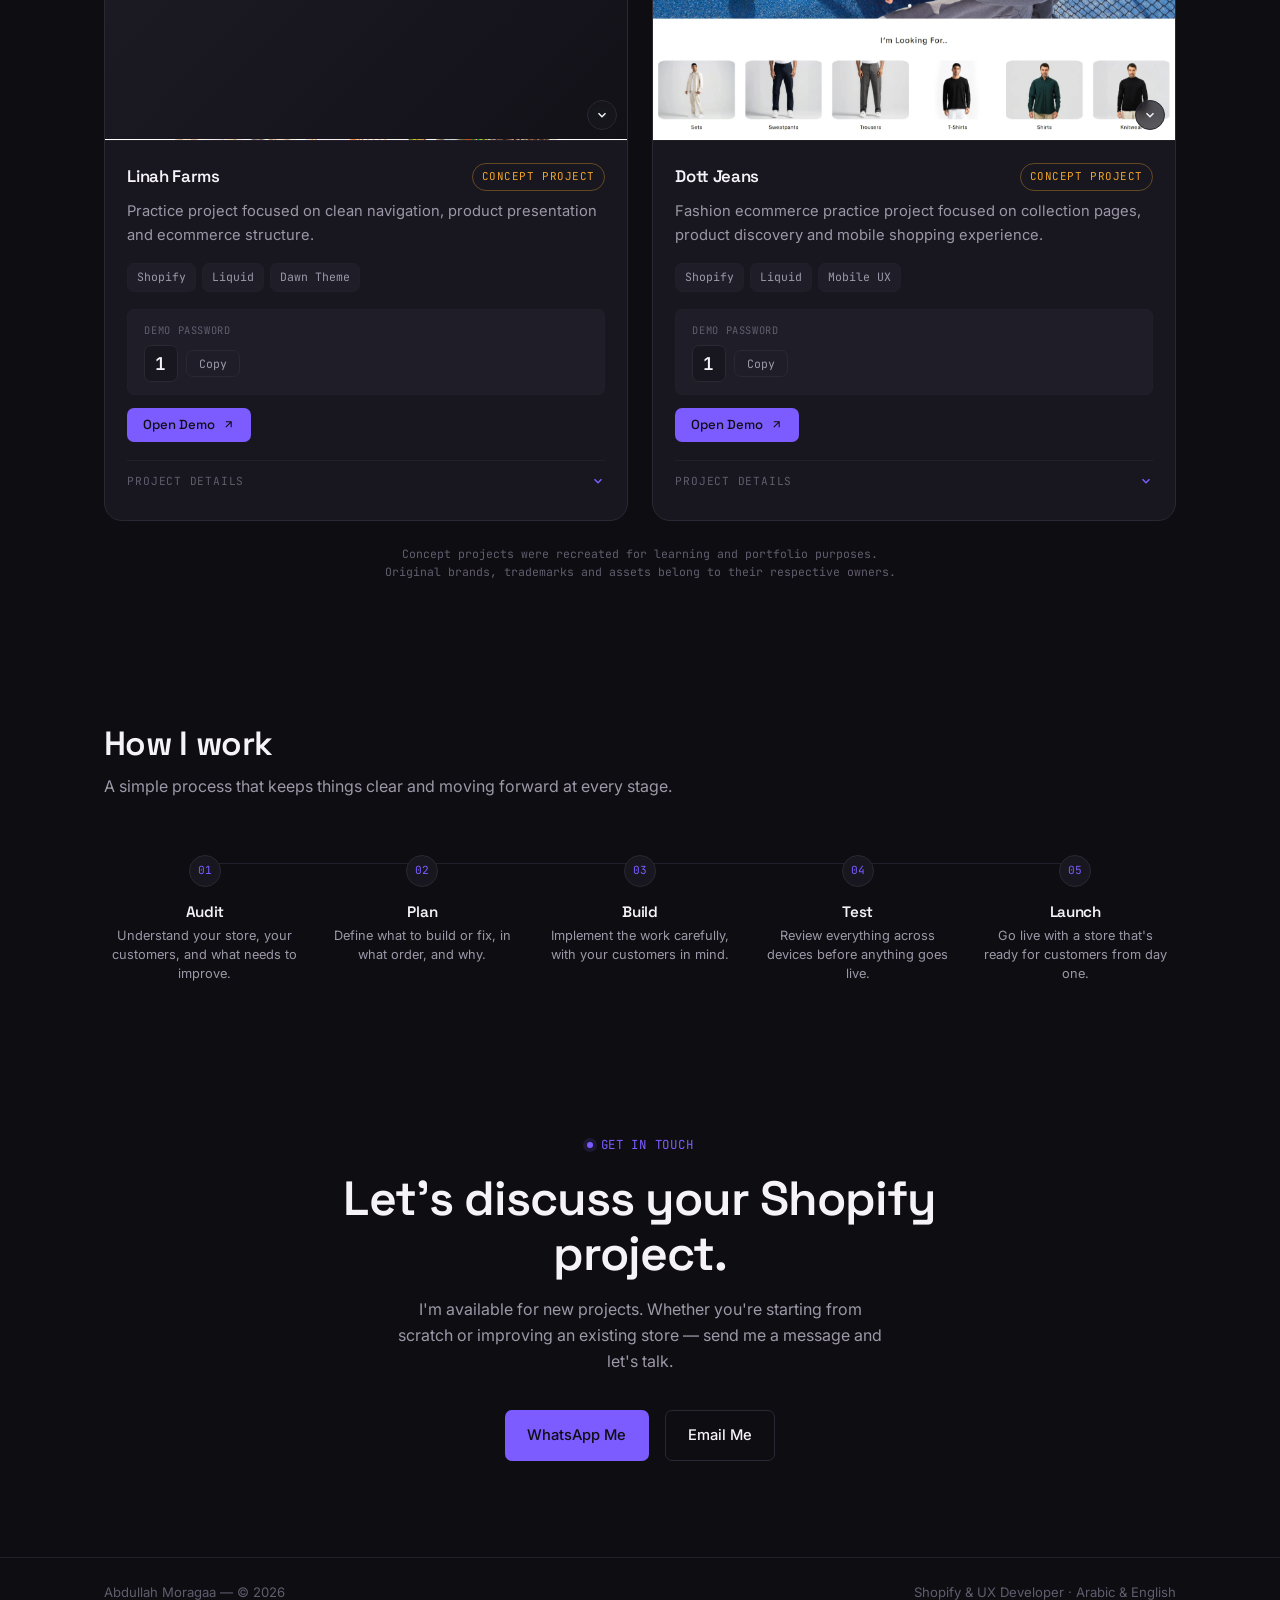
==== commit 825e3965: "Add files via upload" ====
--- a/index.html
+++ b/index.html
@@ -124,10 +124,13 @@
             <div class="avatar-ring">
               <div class="avatar">
                 <img
-                  src="https://raw.githubusercontent.com/USERNAME/REPO/main/images/avatar.jpg"
+                  src="images/Abdullah moragaa.jpg"
                   alt="Abdullah Moragaa"
                   loading="lazy"
-                  onerror="this.style.display='none'; this.nextElementSibling.style.display='flex';"
+                  onerror="
+                    this.style.display = 'none';
+                    this.nextElementSibling.style.display = 'flex';
+                  "
                 />
                 <span class="avatar__fallback" aria-hidden="true">AM</span>
               </div>
@@ -138,11 +141,14 @@
             <h2 id="about-heading" class="sr-only">About Abdullah Moragaa</h2>
             <p class="about__bio">
               I'm <strong>Abdullah Moragaa</strong>, a Shopify &amp; UX
-              developer working with merchants across the Middle East and beyond.<br /><br />I care less about
-              adding features and more about removing the small things that make people hesitate before buying —
-              a confusing size chart, a checkout that takes too many taps, a product page that doesn't answer the
-              one question a customer actually has.<br /><br />That's usually where I start: not with a redesign,
-              but with a walkthrough of the store as if I were the customer.
+              developer working with merchants across the Middle East and
+              beyond.<br /><br />I care less about adding features and more
+              about removing the small things that make people hesitate before
+              buying — a confusing size chart, a checkout that takes too many
+              taps, a product page that doesn't answer the one question a
+              customer actually has.<br /><br />That's usually where I start:
+              not with a redesign, but with a walkthrough of the store as if I
+              were the customer.
             </p>
             <dl class="facts">
               <div class="fact">
@@ -234,10 +240,9 @@
                   <span class="status status--client">Client Project</span>
                 </div>
                 <p class="card__desc">
-                  This one's a real store selling car seats to parents —
-                  people who want to feel confident before they buy, not just
-                  browse. I rebuilt the product page and mobile flow around
-                  that.
+                  This one's a real store selling car seats to parents — people
+                  who want to feel confident before they buy, not just browse. I
+                  rebuilt the product page and mobile flow around that.
                 </p>
                 <div class="tags">
                   <span class="tag">Liquid</span>
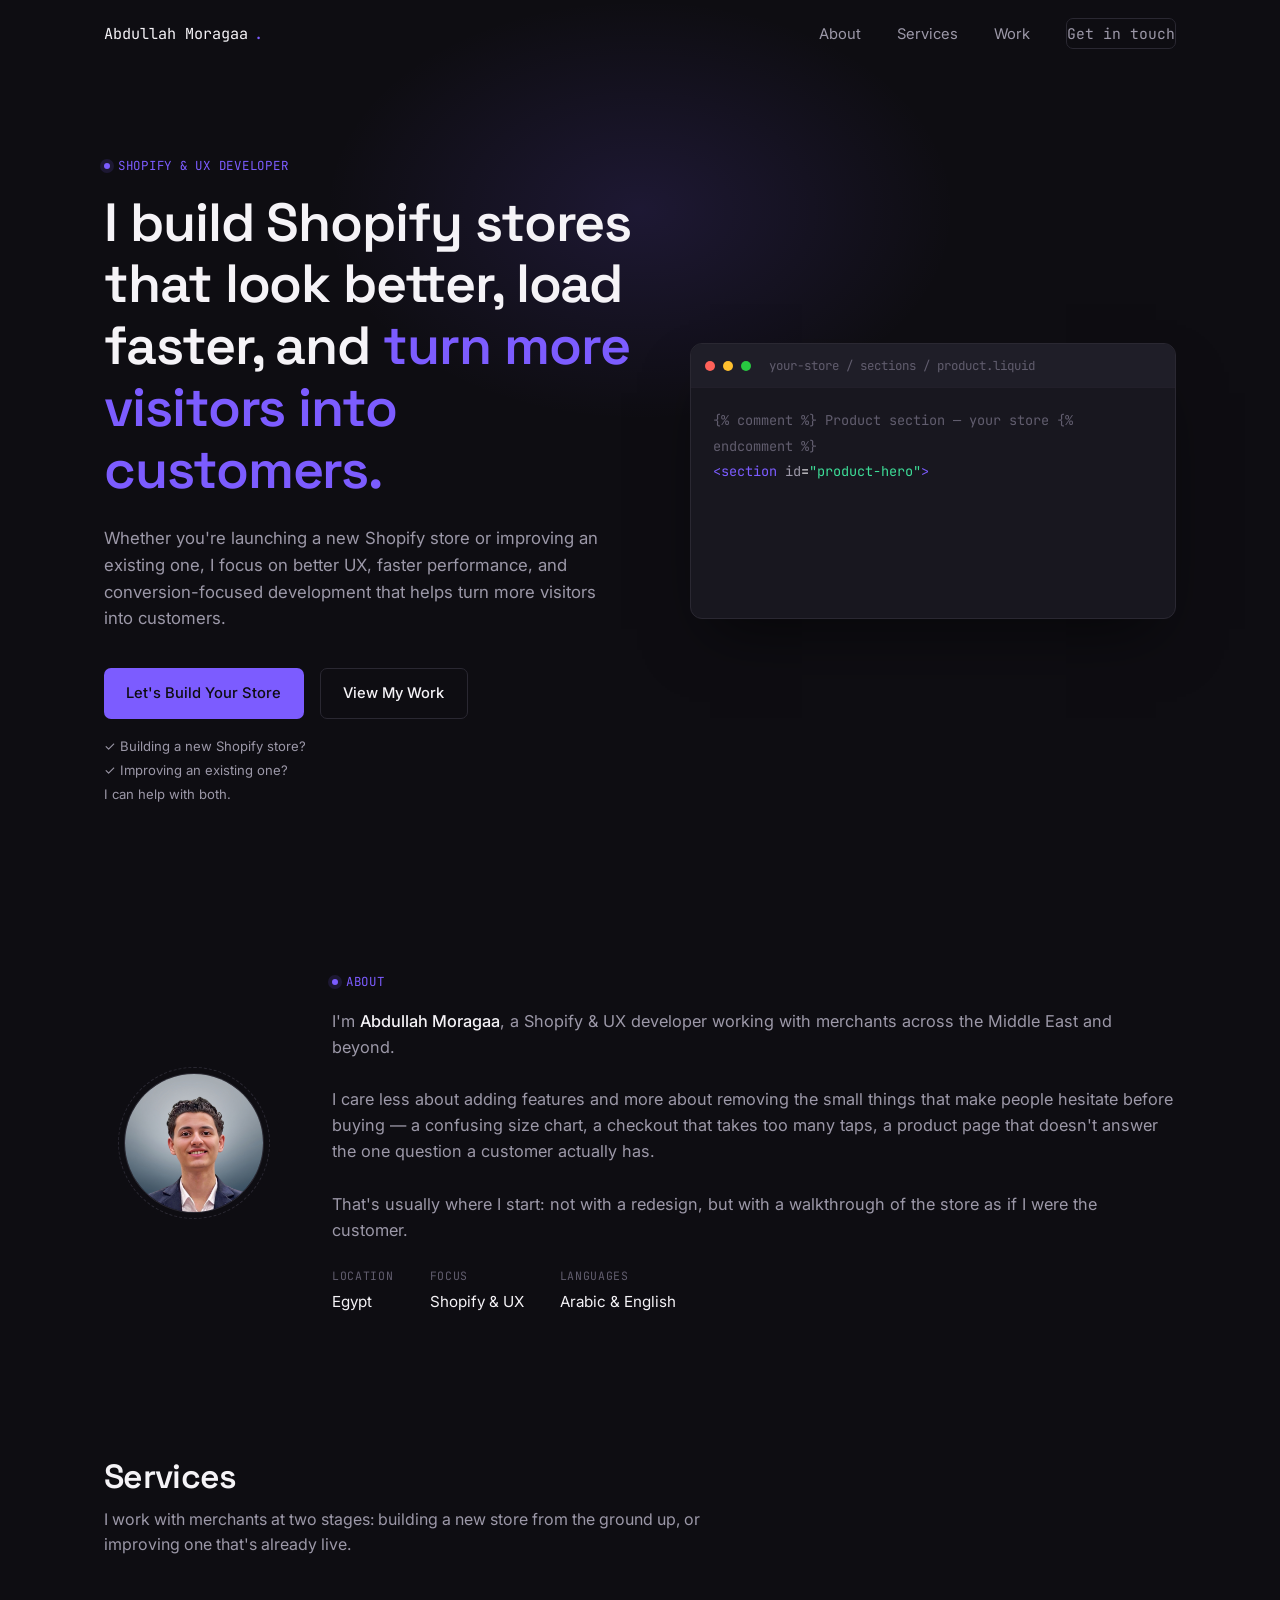
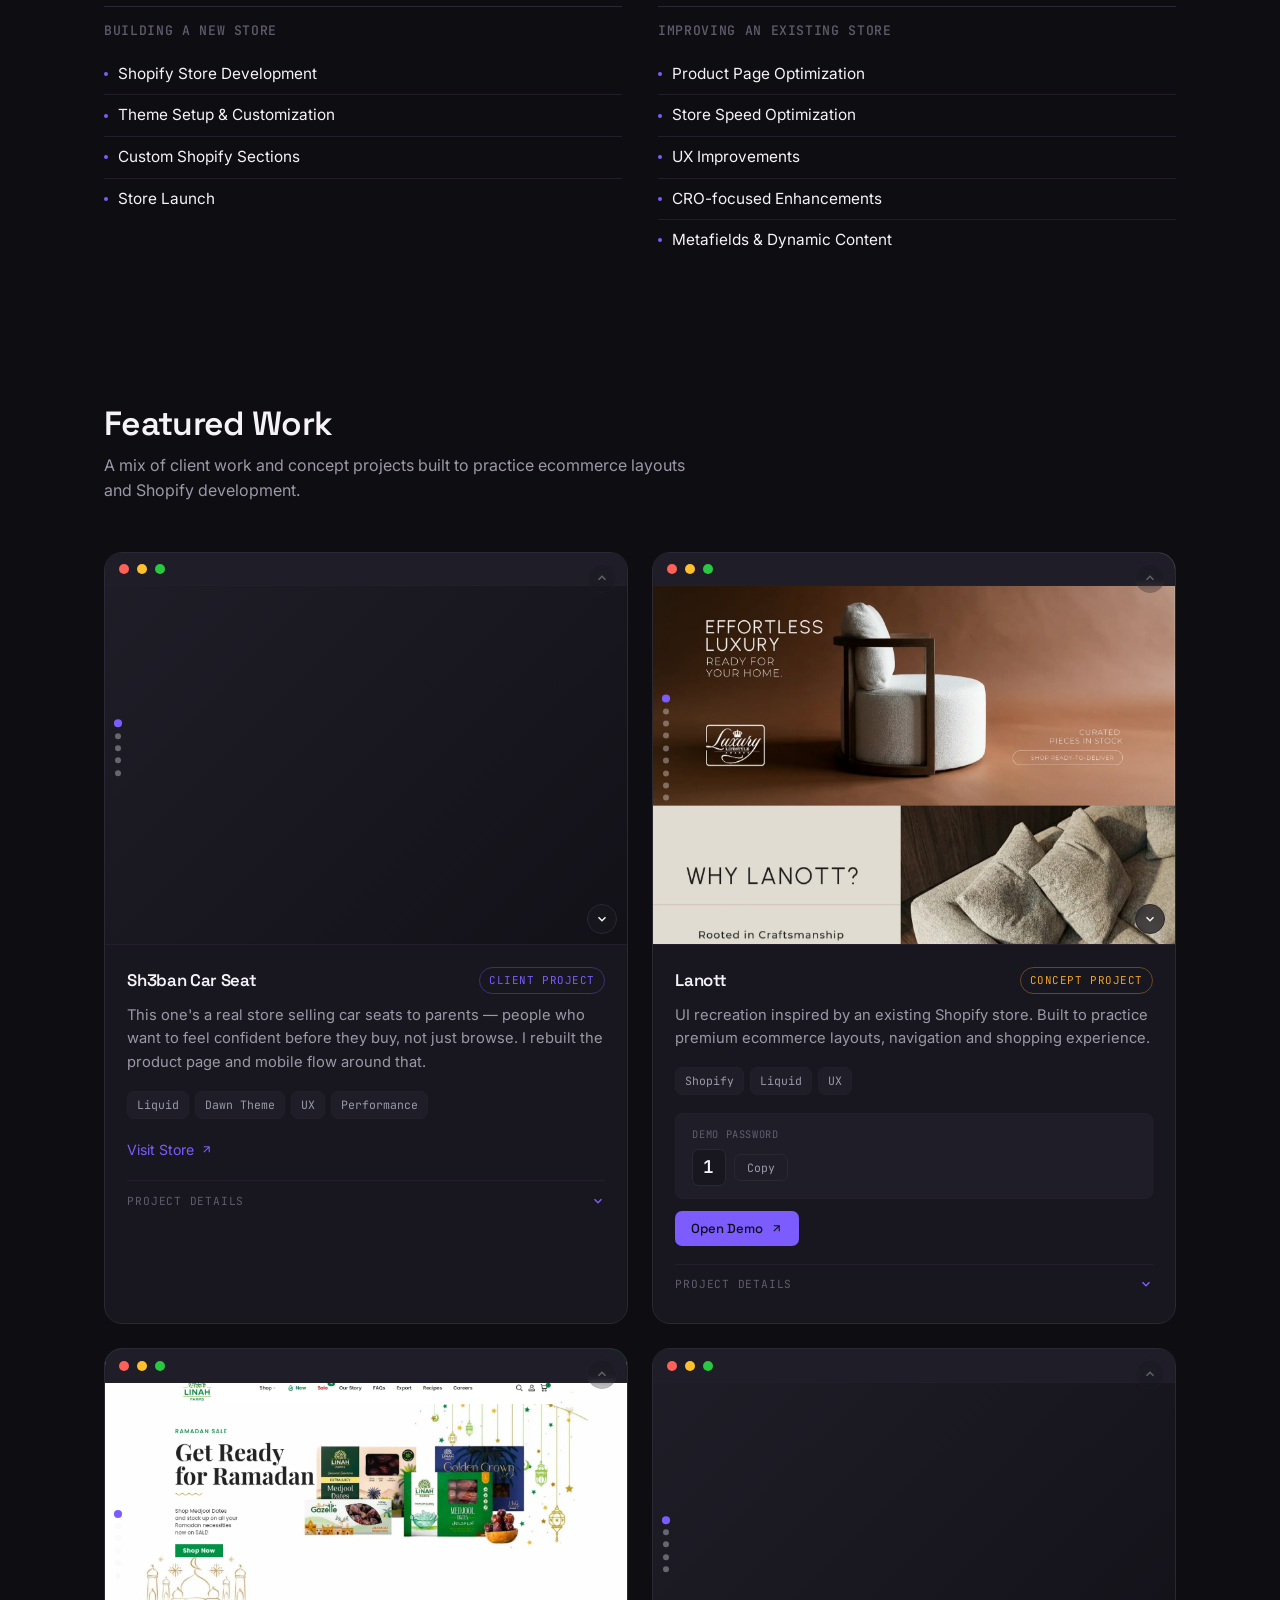
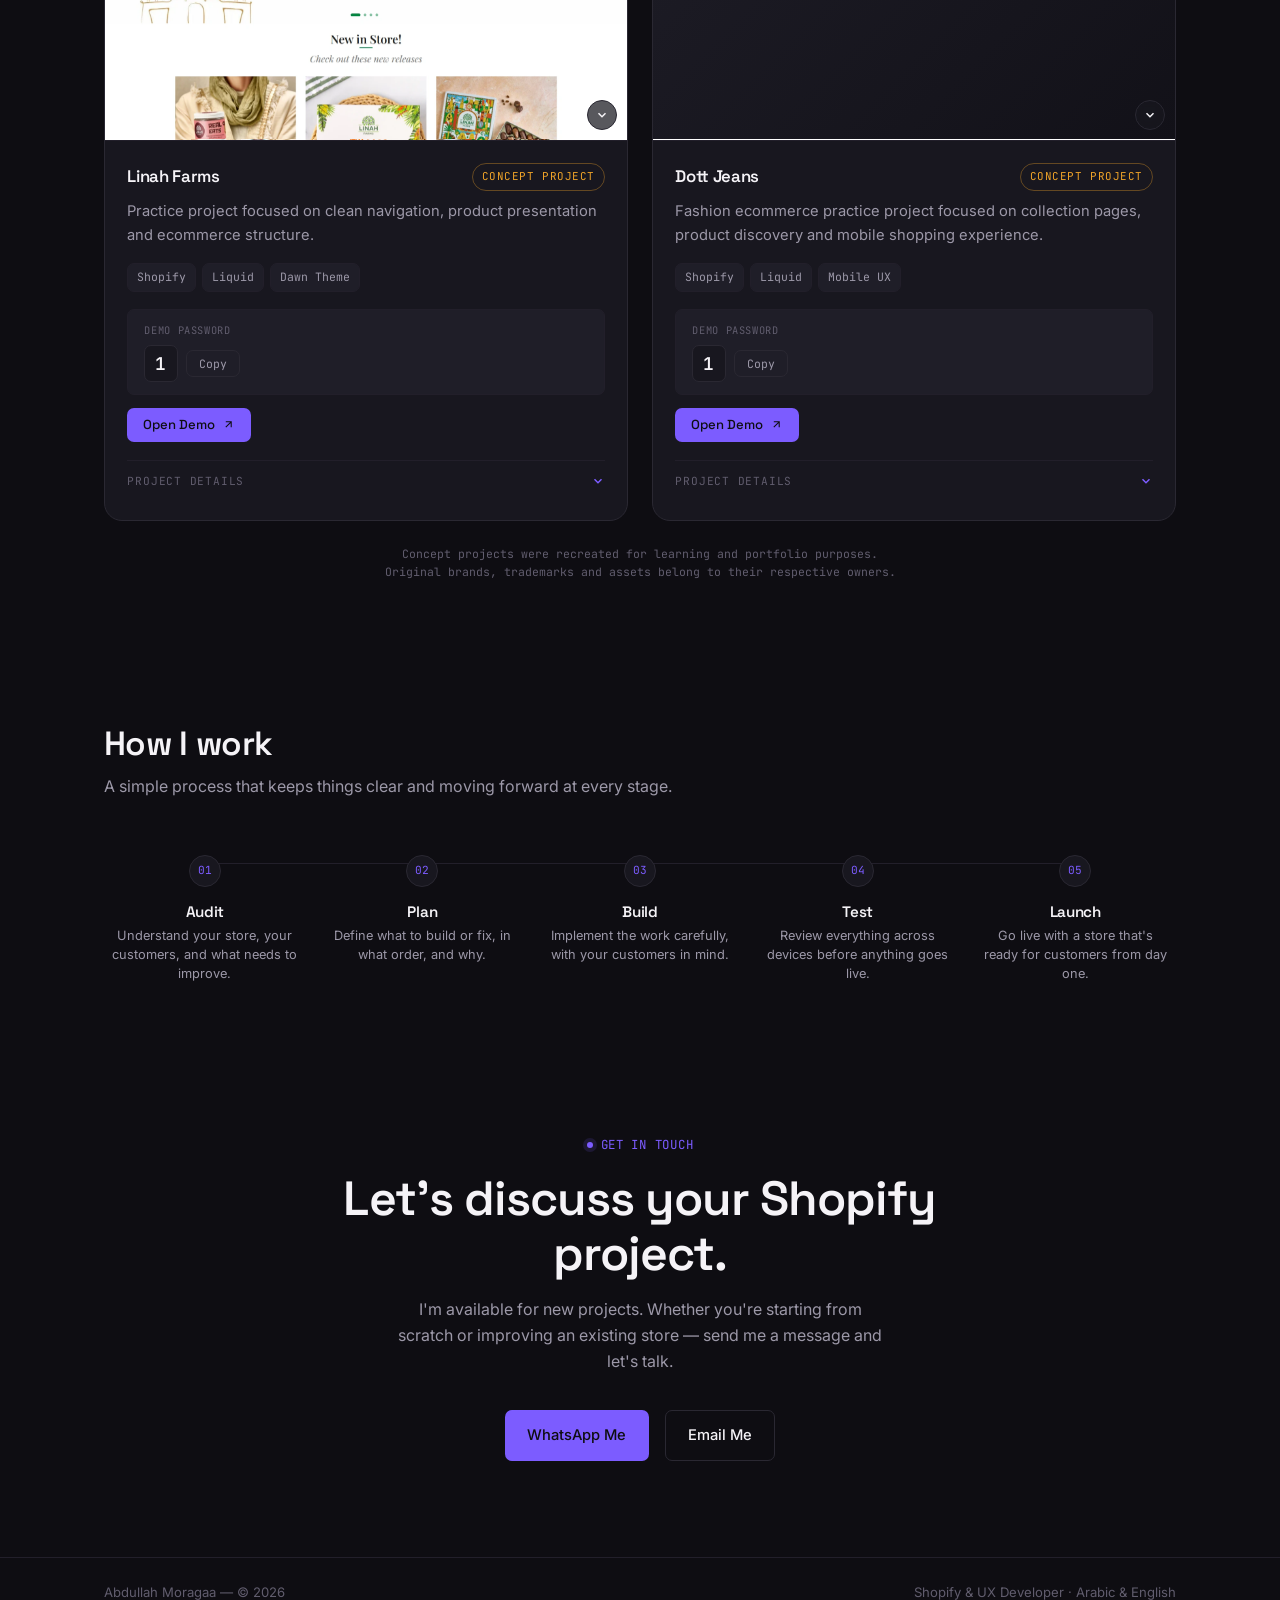
==== commit 40d45076: "Add files via upload" ====
--- a/index.html
+++ b/index.html
@@ -124,7 +124,7 @@
             <div class="avatar-ring">
               <div class="avatar">
                 <img
-                  src="images/Abdullah moragaa.jpg"
+                  src="images/Abdullah-moragaa-shopify-developer.jfif"
                   alt="Abdullah Moragaa"
                   loading="lazy"
                   onerror="
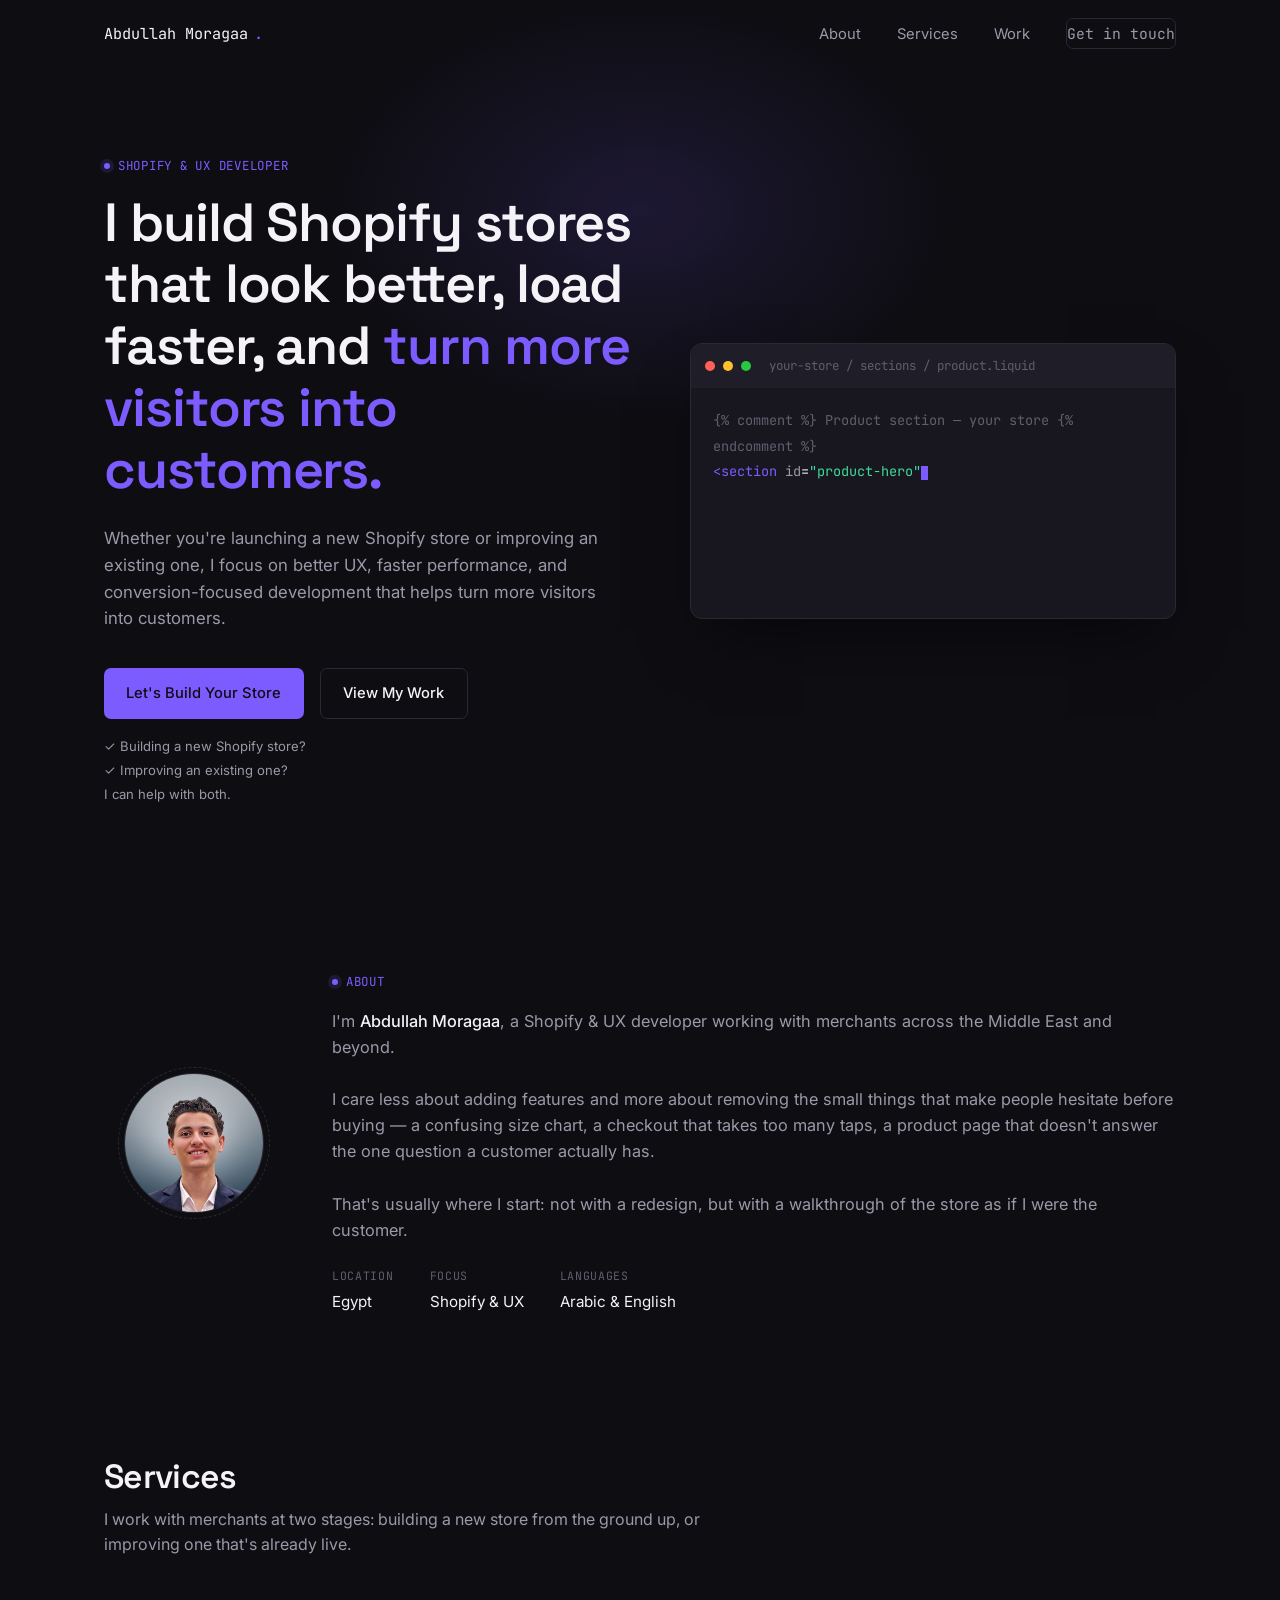
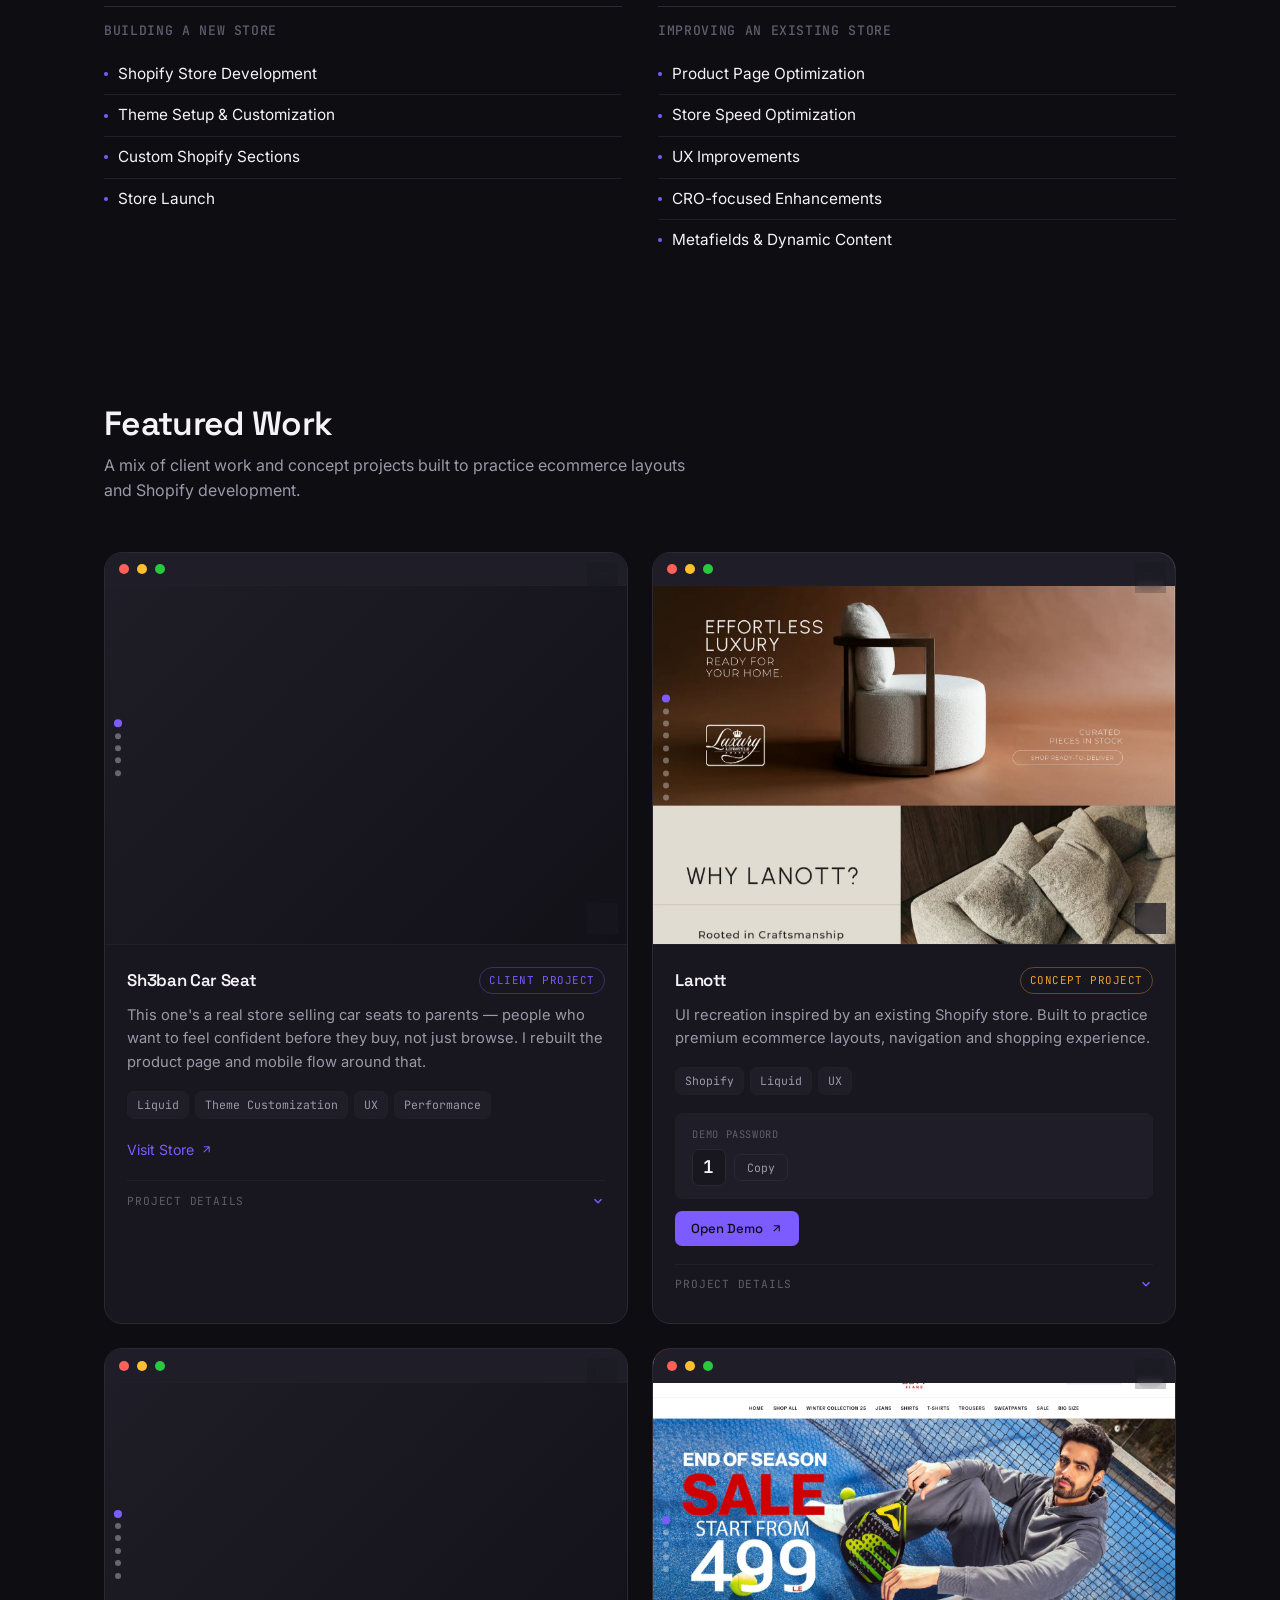
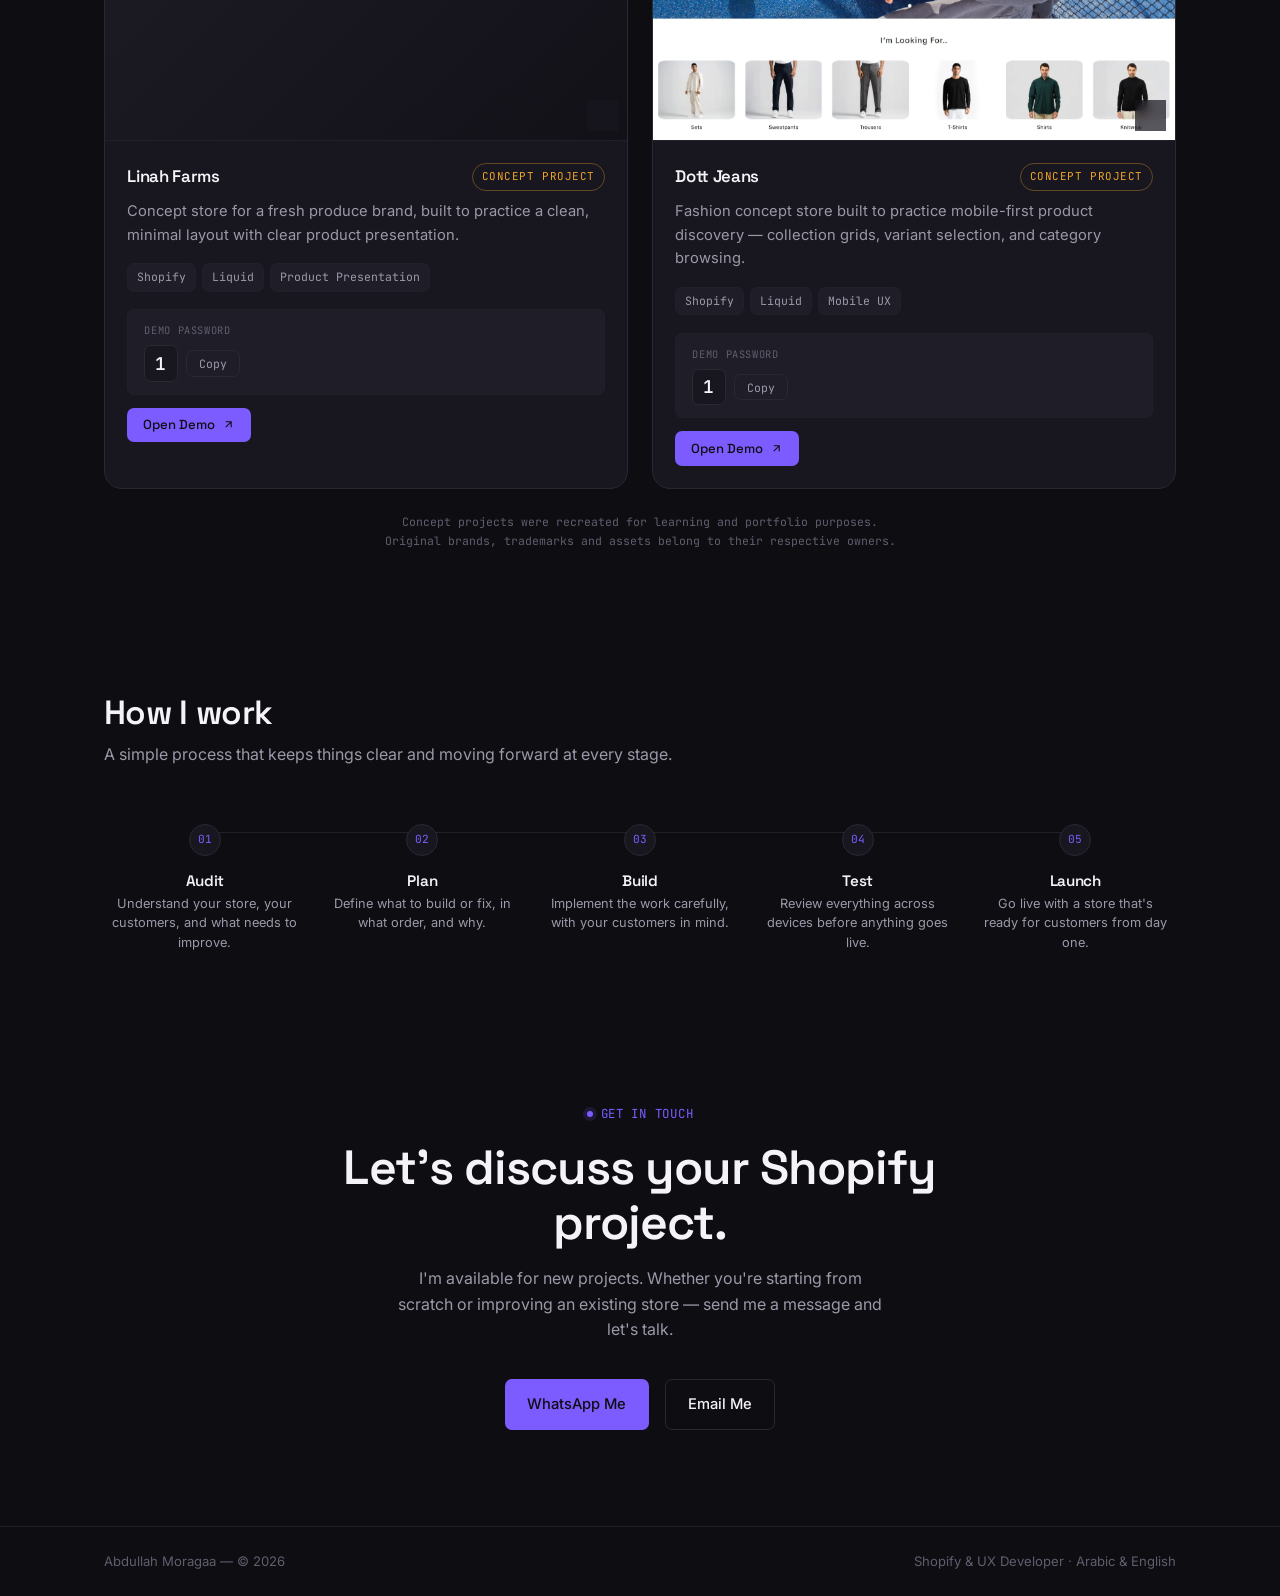
==== commit 7b7ae87e: "Add files via upload" ====
--- a/index.html
+++ b/index.html
@@ -246,7 +246,7 @@
                 </p>
                 <div class="tags">
                   <span class="tag">Liquid</span>
-                  <span class="tag">Dawn Theme</span>
+                  <span class="tag">Theme Customization</span>
                   <span class="tag">UX</span>
                   <span class="tag">Performance</span>
                 </div>
@@ -309,11 +309,37 @@
                         </p>
                       </div>
                       <div class="pd-row">
+                        <h4>Before &amp; After</h4>
+                        <div class="ba-grid">
+                          <div class="ba-pair">
+                            <figure class="ba-item">
+                              <img
+                                src="images/sh3ban/before/product page2.webp"
+                                alt="Sh3ban Car Seat Product page before redesign"
+                                loading="lazy"
+                              />
+                              <figcaption>Before</figcaption>
+                            </figure>
+                            <figure class="ba-item">
+                              <img
+                                src="images/sh3ban/after/product page2.webp"
+                                alt="Sh3ban Car Seat Product page after redesign"
+                                loading="lazy"
+                              />
+                              <figcaption>After</figcaption>
+                            </figure>
+                          </div>
+                          <p class="ba-note">
+                            Product page restructured with trust signals and a
+                            sticky Add-to-Cart bar for mobile.
+                          </p>
+                        </div>
+                      </div>
+                      <div class="pd-row">
                         <h4>What I Worked On</h4>
                         <ul>
                           <li>
-                            Customized the Dawn theme layout and visual
-                            hierarchy
+                            Customized the theme layout and visual hierarchy
                           </li>
                           <li>
                             Built a sticky Add-to-Cart bar for better mobile
@@ -335,7 +361,6 @@
                         <div class="pd-tags">
                           <span class="tag">Shopify</span>
                           <span class="tag">Liquid</span>
-                          <span class="tag">Dawn Theme</span>
                           <span class="tag">HTML / CSS</span>
                           <span class="tag">JavaScript</span>
                         </div>
@@ -514,13 +539,13 @@
                   <span class="status status--concept">Concept Project</span>
                 </div>
                 <p class="card__desc">
-                  Practice project focused on clean navigation, product
-                  presentation and ecommerce structure.
+                  Concept store for a fresh produce brand, built to practice a
+                  clean, minimal layout with clear product presentation.
                 </p>
                 <div class="tags">
                   <span class="tag">Shopify</span>
                   <span class="tag">Liquid</span>
-                  <span class="tag">Dawn Theme</span>
+                  <span class="tag">Product Presentation</span>
                 </div>
                 <div
                   class="demo-access"
@@ -569,65 +594,6 @@
                     </svg>
                   </button>
                 </div>
-                <!-- Project Details -->
-                <div class="project-details">
-                  <button
-                    class="pd-toggle"
-                    type="button"
-                    aria-expanded="false"
-                    aria-controls="pd-linah"
-                  >
-                    Project Details
-                    <svg
-                      class="pd-chevron"
-                      width="14"
-                      height="14"
-                      viewBox="0 0 24 24"
-                      fill="none"
-                      stroke="currentColor"
-                      stroke-width="2.5"
-                      aria-hidden="true"
-                    >
-                      <path d="M6 9l6 6 6-6" />
-                    </svg>
-                  </button>
-                  <div class="pd-content" id="pd-linah" aria-hidden="true">
-                    <div class="pd-body">
-                      <div class="pd-row">
-                        <h4>Project Goal</h4>
-                        <p>
-                          Practice building a clean ecommerce structure and
-                          product presentation for a fresh produce brand.
-                        </p>
-                      </div>
-                      <div class="pd-row">
-                        <h4>My Role</h4>
-                        <p>
-                          Full concept store build — design and development.
-                        </p>
-                      </div>
-                      <div class="pd-row">
-                        <h4>What I Worked On</h4>
-                        <ul>
-                          <li>Store setup and theme configuration</li>
-                          <li>Product page design and information layout</li>
-                          <li>Collection organization and navigation</li>
-                          <li>Clean, minimal layout suited to the brand</li>
-                          <li>Mobile-first design throughout</li>
-                        </ul>
-                      </div>
-                      <div class="pd-row">
-                        <h4>Tools &amp; Technologies</h4>
-                        <div class="pd-tags">
-                          <span class="tag">Shopify</span>
-                          <span class="tag">Liquid</span>
-                          <span class="tag">Dawn Theme</span>
-                          <span class="tag">HTML / CSS</span>
-                        </div>
-                      </div>
-                    </div>
-                  </div>
-                </div>
               </div>
             </article>
 
@@ -658,8 +624,9 @@
                   <span class="status status--concept">Concept Project</span>
                 </div>
                 <p class="card__desc">
-                  Fashion ecommerce practice project focused on collection
-                  pages, product discovery and mobile shopping experience.
+                  Fashion concept store built to practice mobile-first product
+                  discovery — collection grids, variant selection, and category
+                  browsing.
                 </p>
                 <div class="tags">
                   <span class="tag">Shopify</span>
@@ -712,68 +679,6 @@
                       <path d="M7 17 17 7M7 7h10v10" />
                     </svg>
                   </button>
-                </div>
-                <!-- Project Details -->
-                <div class="project-details">
-                  <button
-                    class="pd-toggle"
-                    type="button"
-                    aria-expanded="false"
-                    aria-controls="pd-dott"
-                  >
-                    Project Details
-                    <svg
-                      class="pd-chevron"
-                      width="14"
-                      height="14"
-                      viewBox="0 0 24 24"
-                      fill="none"
-                      stroke="currentColor"
-                      stroke-width="2.5"
-                      aria-hidden="true"
-                    >
-                      <path d="M6 9l6 6 6-6" />
-                    </svg>
-                  </button>
-                  <div class="pd-content" id="pd-dott" aria-hidden="true">
-                    <div class="pd-body">
-                      <div class="pd-row">
-                        <h4>Project Goal</h4>
-                        <p>
-                          Practice fashion ecommerce UI focused on product
-                          discovery and mobile shopping.
-                        </p>
-                      </div>
-                      <div class="pd-row">
-                        <h4>My Role</h4>
-                        <p>
-                          Full concept store build — design and development.
-                        </p>
-                      </div>
-                      <div class="pd-row">
-                        <h4>What I Worked On</h4>
-                        <ul>
-                          <li>
-                            Collection page design and product grid layout
-                          </li>
-                          <li>Product page with size and variant display</li>
-                          <li>Mobile navigation and shopping experience</li>
-                          <li>
-                            Visual hierarchy for a fashion brand aesthetic
-                          </li>
-                          <li>Category browsing and product discovery flow</li>
-                        </ul>
-                      </div>
-                      <div class="pd-row">
-                        <h4>Tools &amp; Technologies</h4>
-                        <div class="pd-tags">
-                          <span class="tag">Shopify</span>
-                          <span class="tag">Liquid</span>
-                          <span class="tag">HTML / CSS</span>
-                        </div>
-                      </div>
-                    </div>
-                  </div>
                 </div>
               </div>
             </article>
--- a/style.css
+++ b/style.css
@@ -966,6 +966,50 @@
   flex-wrap: wrap;
   gap: 0.35rem;
   margin-top: 0.1rem;
+}
+
+/* ============ BEFORE / AFTER ============ */
+.ba-grid {
+  display: flex;
+  flex-direction: column;
+  gap: 0.4rem;
+}
+.ba-pair {
+  display: grid;
+  grid-template-columns: 1fr 1fr;
+  gap: 0.5rem;
+}
+.ba-item {
+  margin: 0;
+  display: flex;
+  flex-direction: column;
+  gap: 0.3rem;
+}
+.ba-item img {
+  width: 100%;
+  height: auto;
+  display: block;
+  border-radius: 6px;
+  border: 1px solid var(--border, rgba(255, 255, 255, 0.08));
+}
+.ba-item figcaption {
+  font-family: var(--font-mono);
+  font-size: 0.63rem;
+  text-transform: uppercase;
+  letter-spacing: 0.07em;
+  color: var(--text-faint);
+  text-align: center;
+}
+.ba-note {
+  font-size: 0.8rem;
+  color: var(--text-muted);
+  line-height: 1.5;
+  margin-top: 0.15rem;
+}
+@media (max-width: 480px) {
+  .ba-pair {
+    grid-template-columns: 1fr;
+  }
 }
 
 /* ============ WORK DISCLAIMER ============ */
